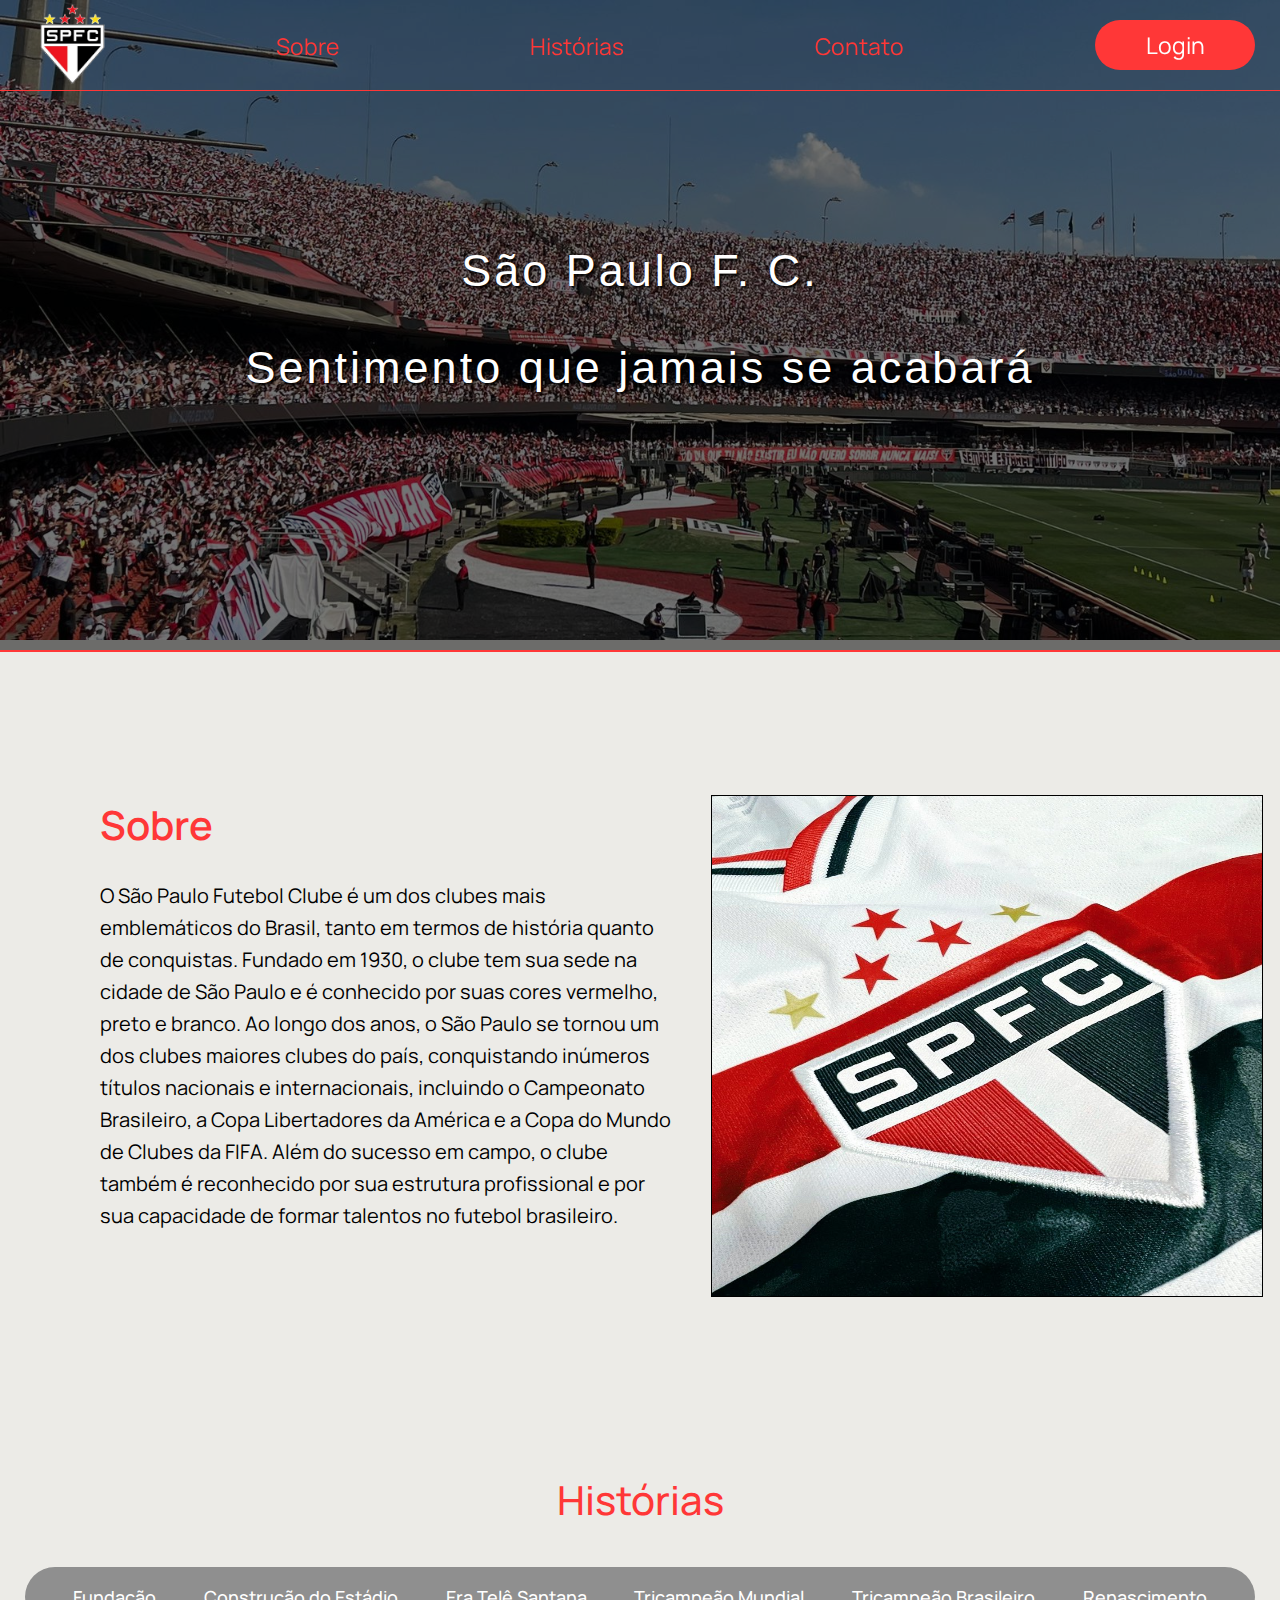
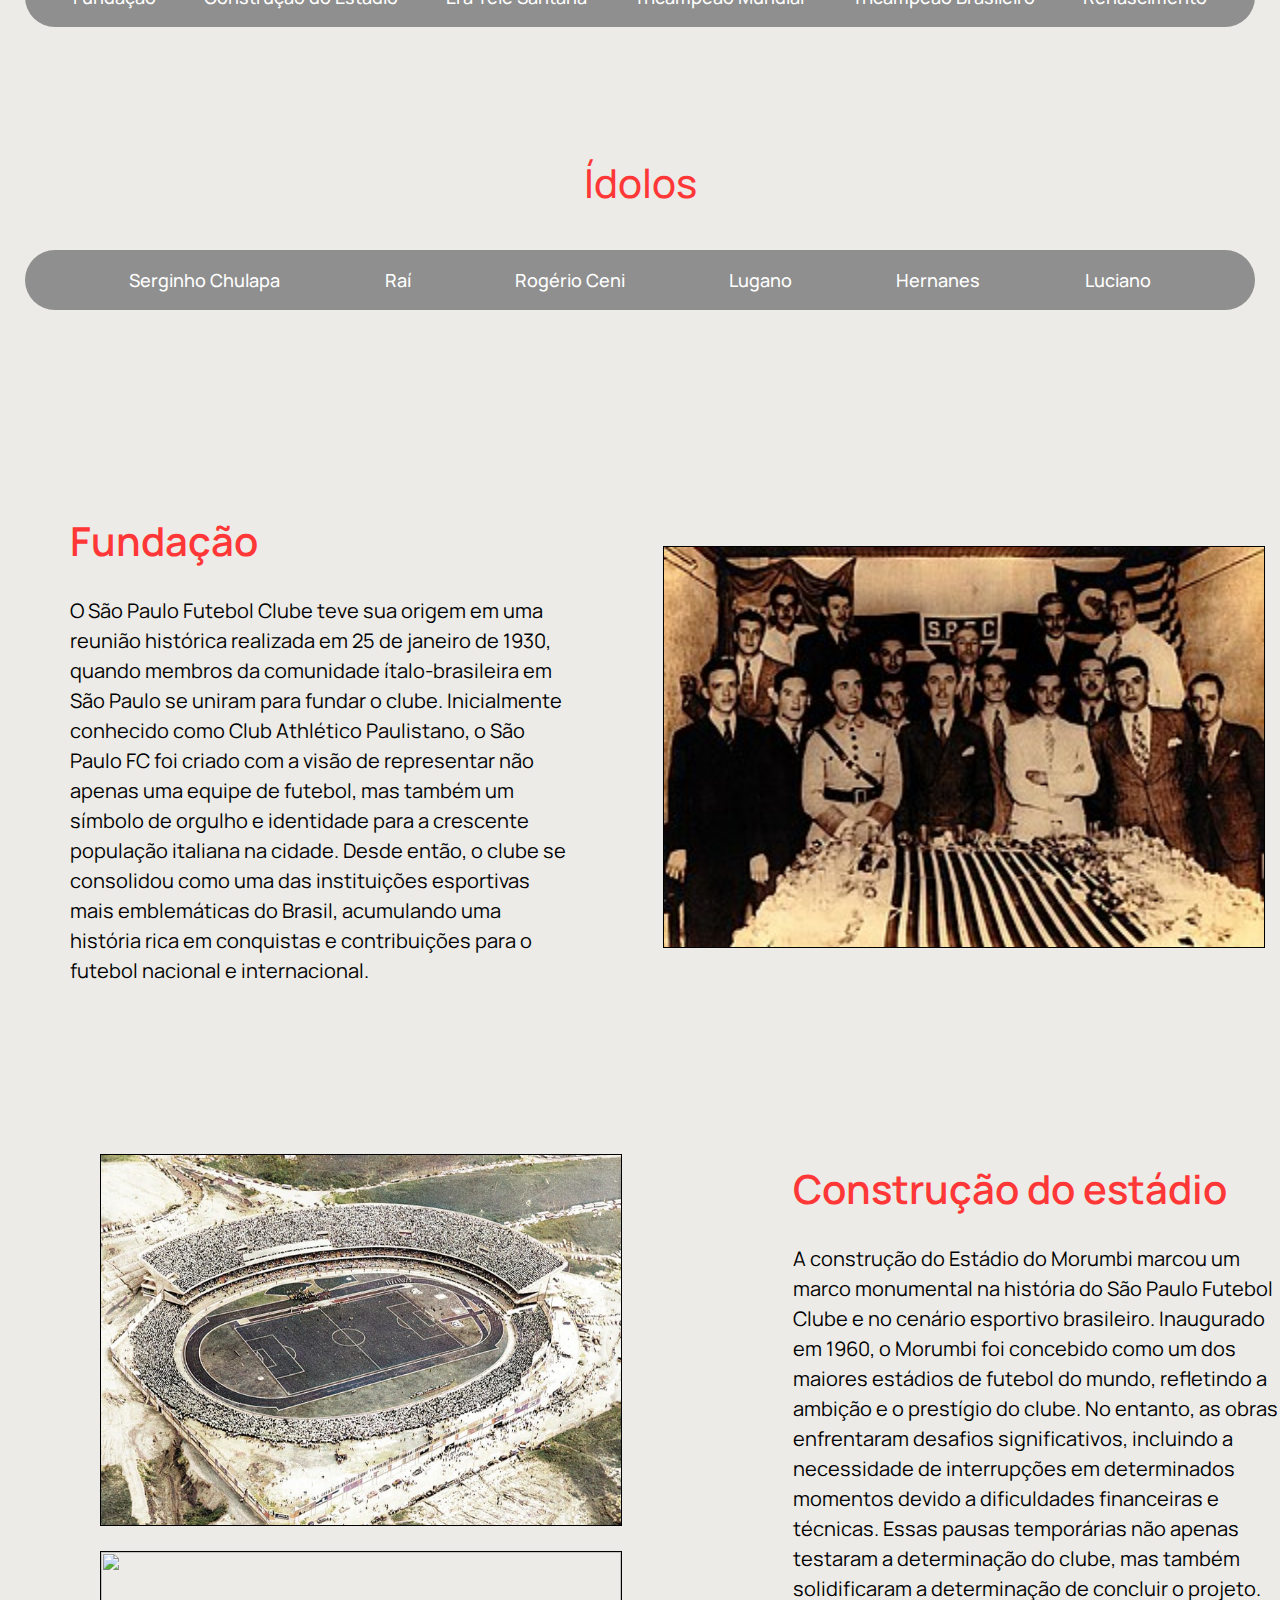
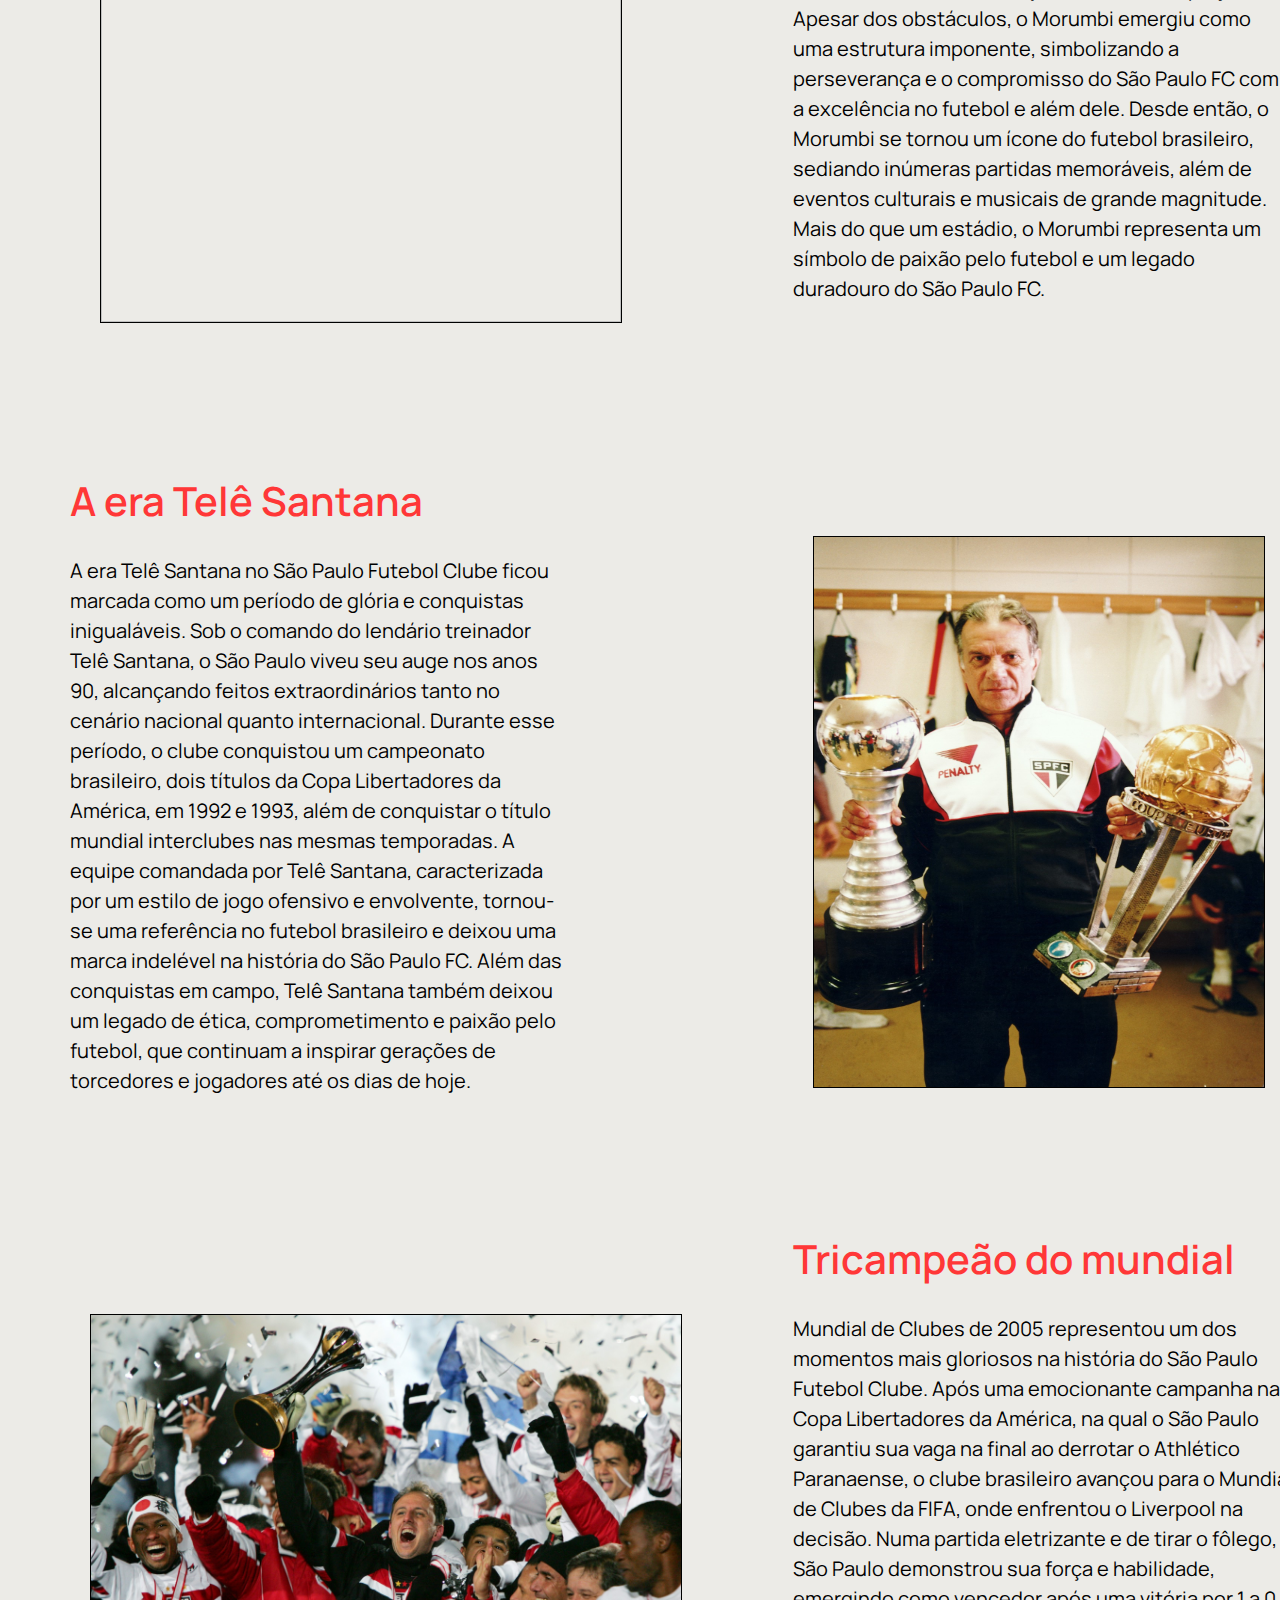
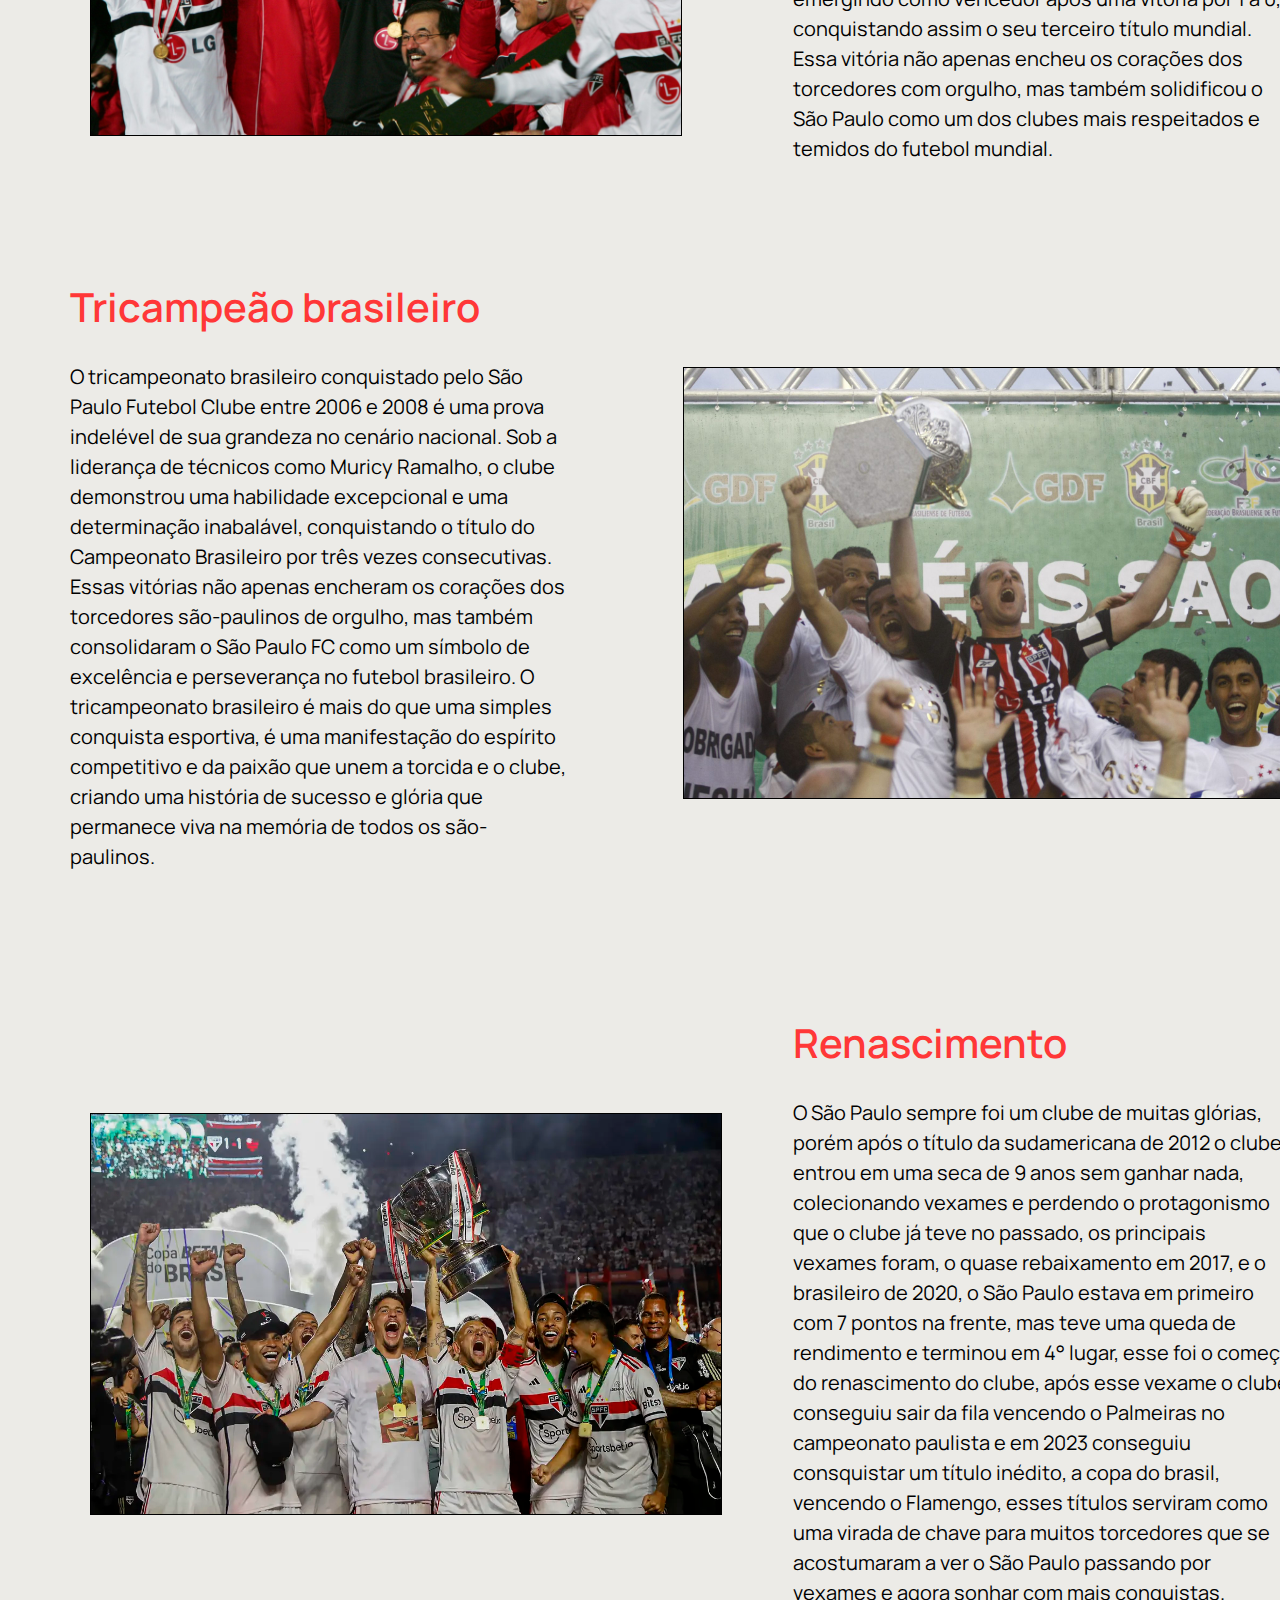
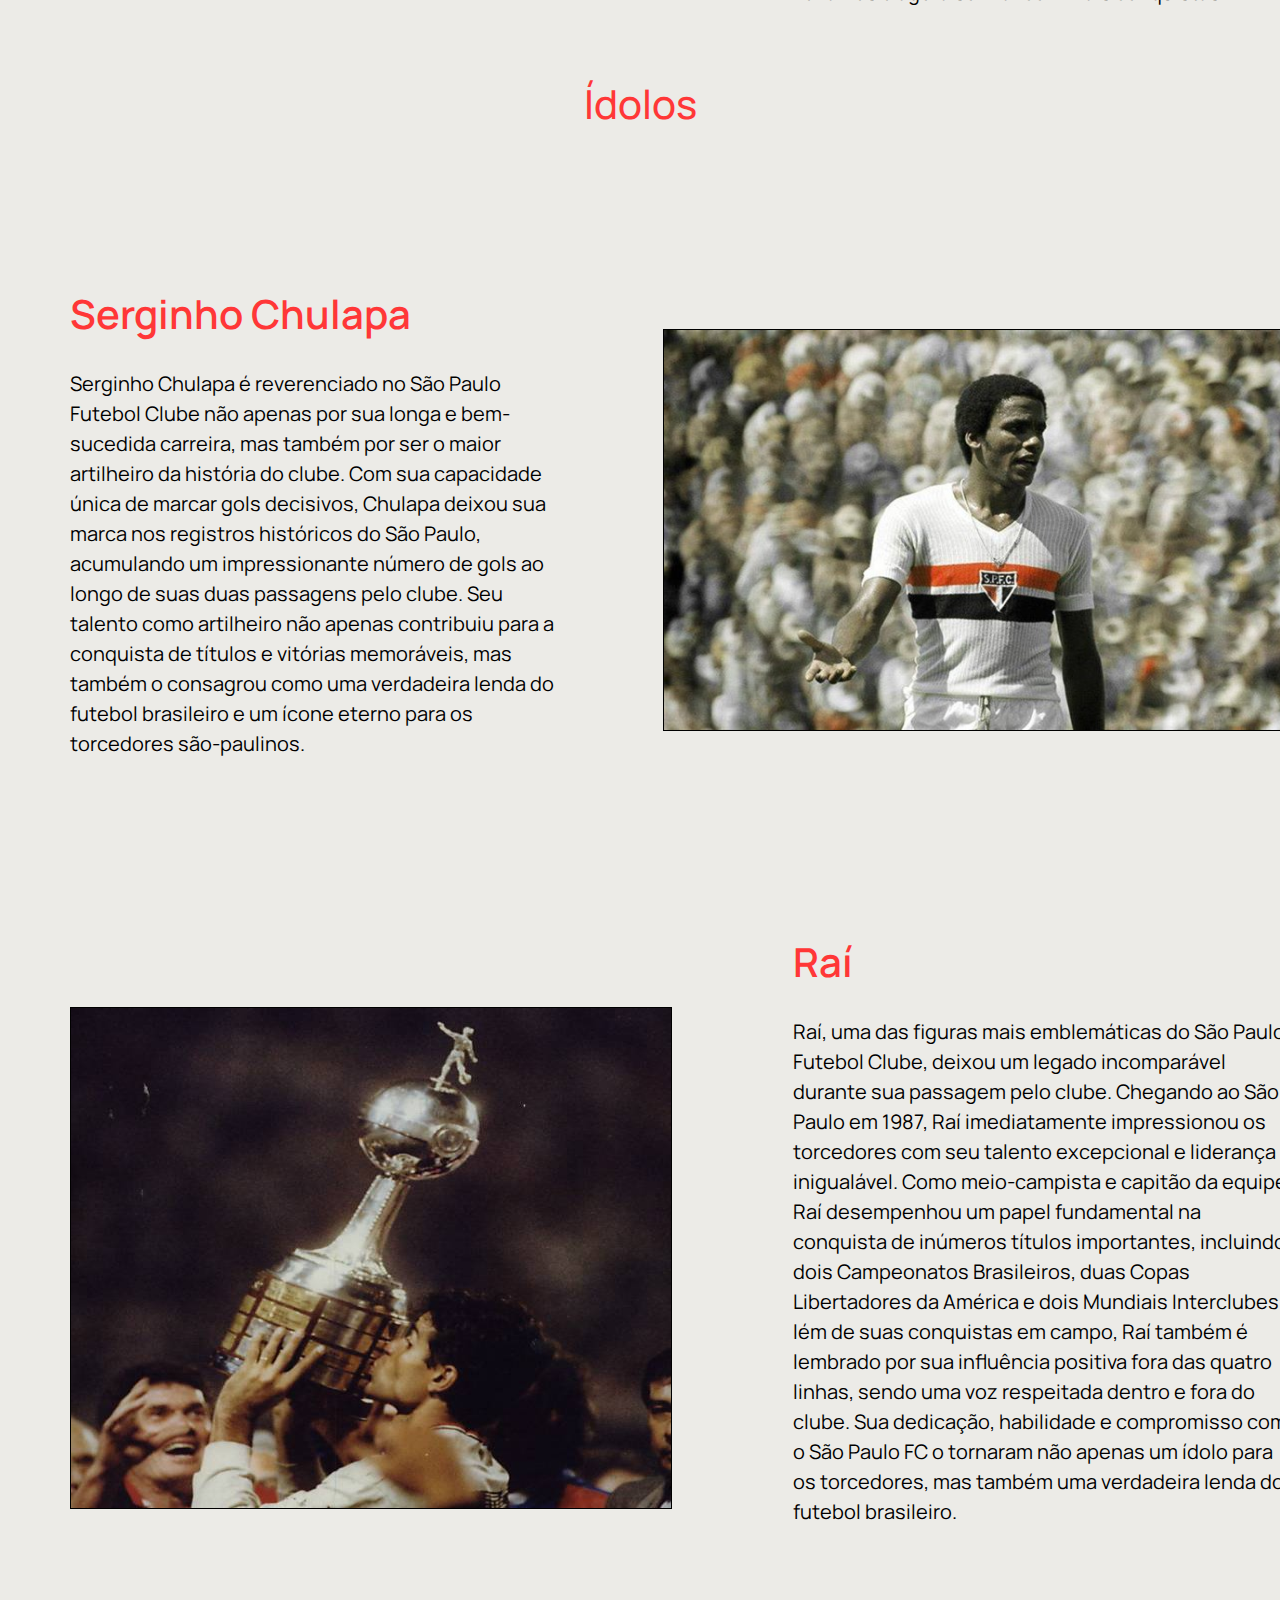
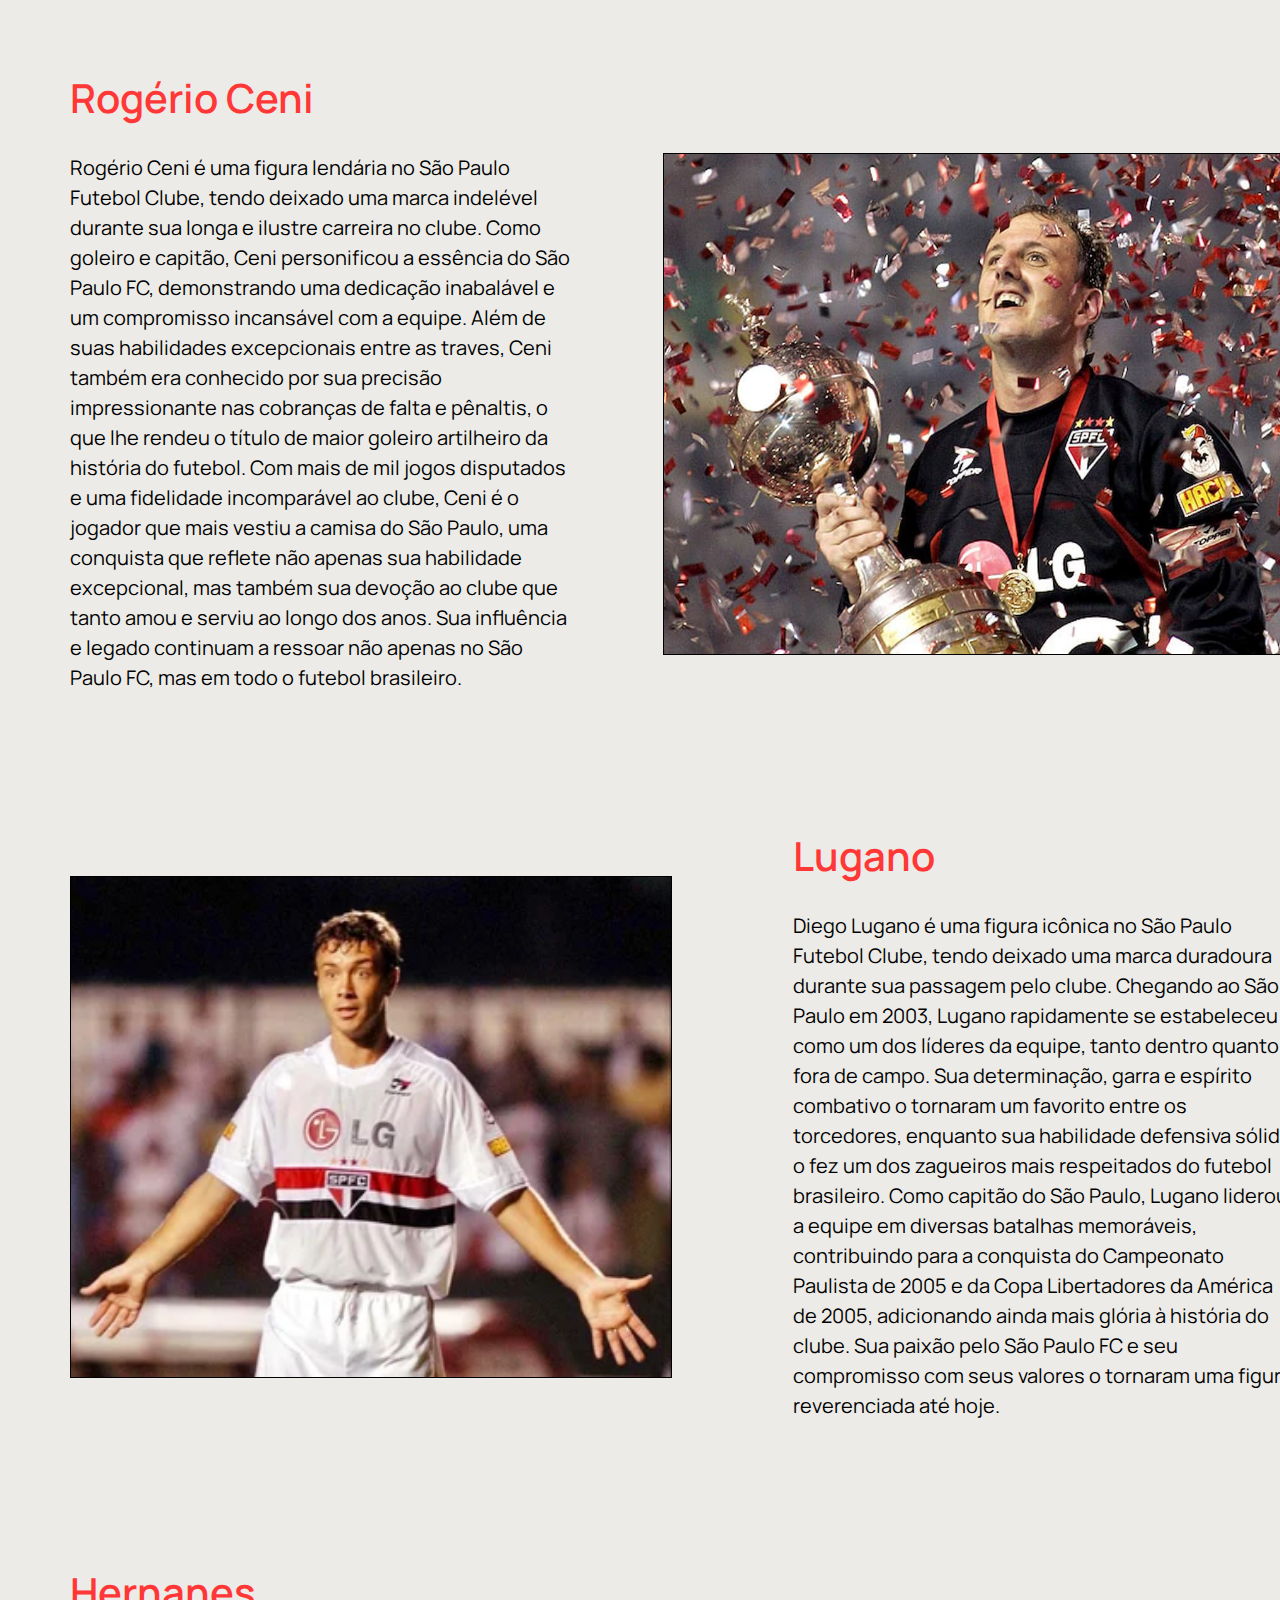
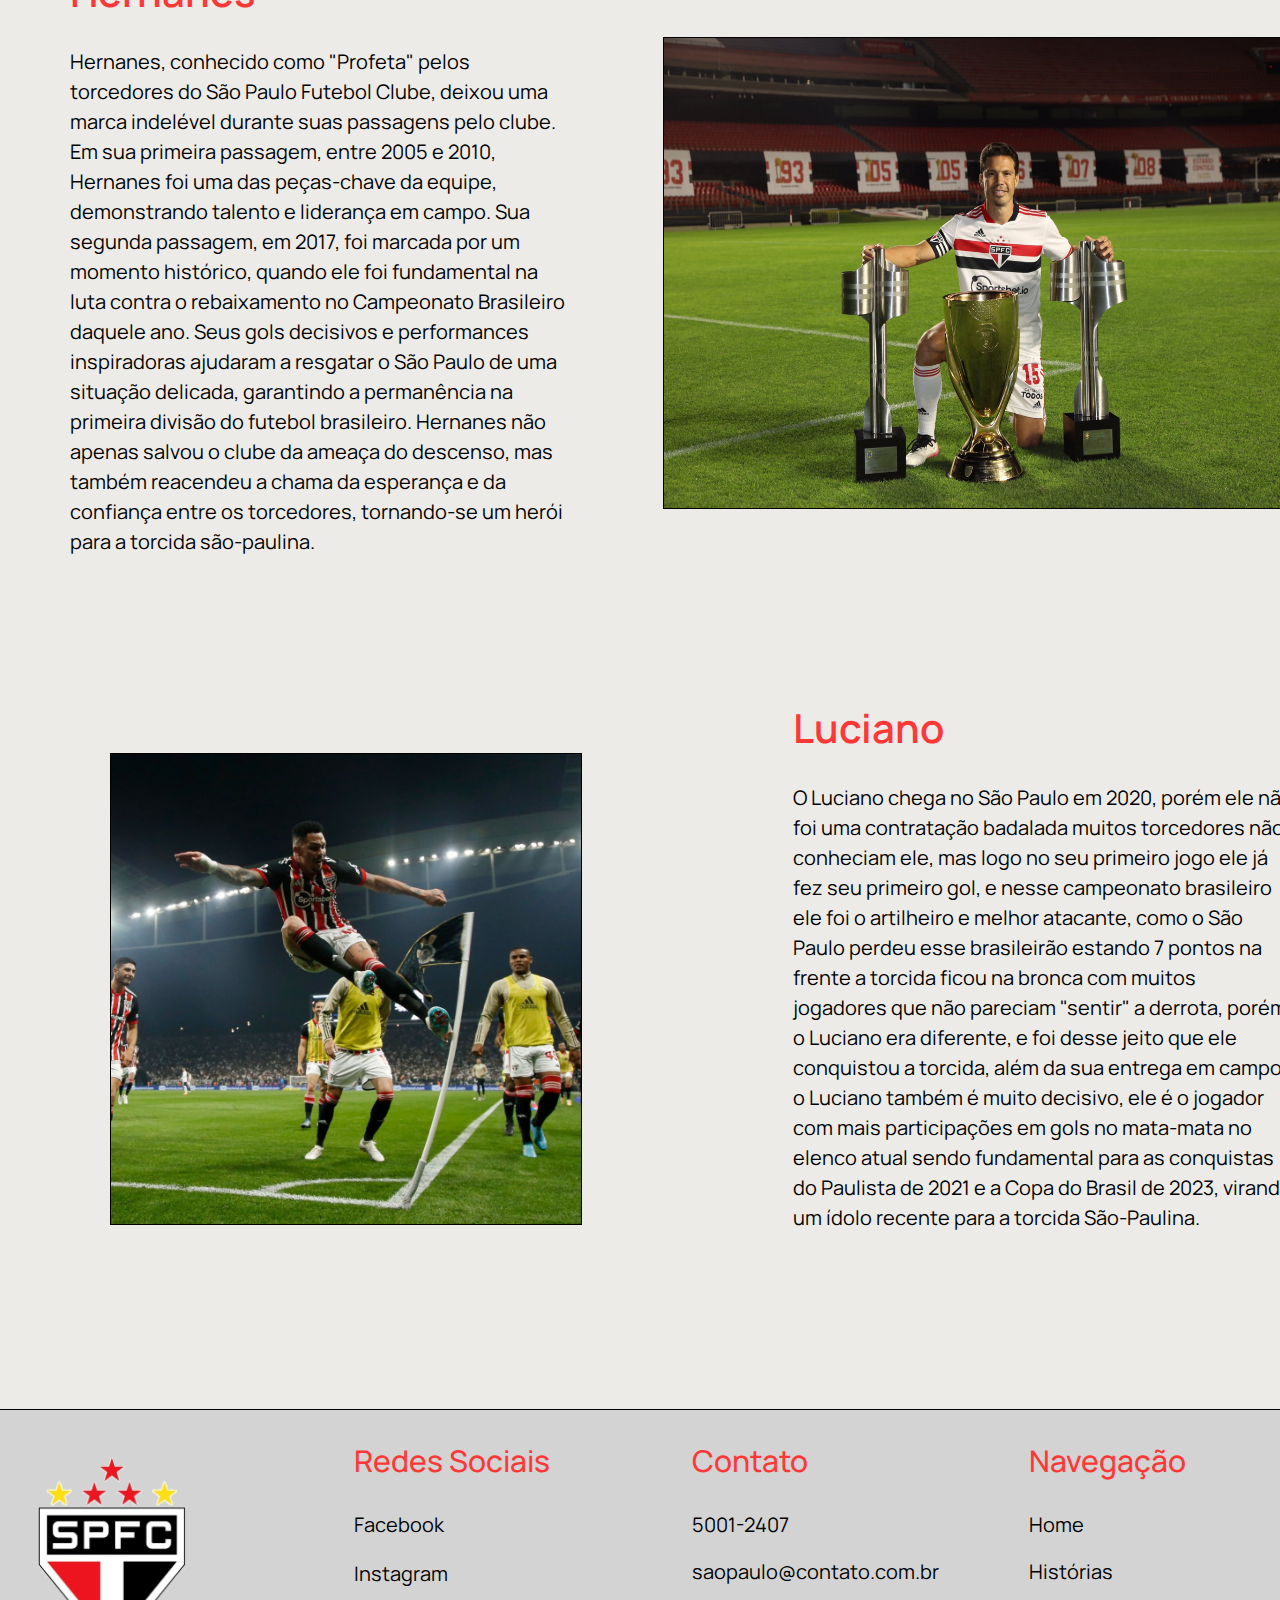
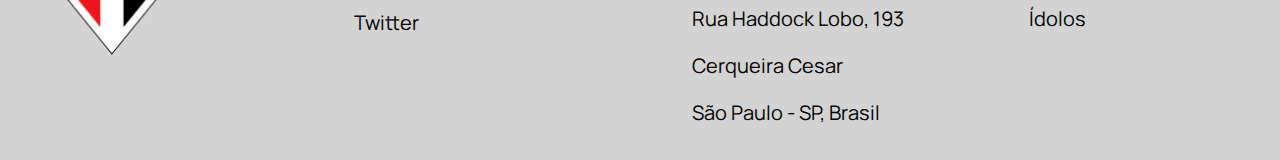
==== Public/index.html @ ac502546 "Cadastro e Login cadastrados com o banco" ====
<!DOCTYPE html>
<html lang="en">

<head>
    <meta charset="UTF-8">
    <meta name="viewport" content="width=device-width, initial-scale=1.0">
    <title>São Paulo | Página Inicial</title>
    <link rel="stylesheet" href="./css/style.css">
    <link href="https://fonts.googleapis.com/css2?family=Manrope:wght@200..800&display=swap" rel="stylesheet">
    <link href="https://fonts.cdnfonts.com/css/shine-more" rel="stylesheet">
</head>

<body>
    <div class="banner">
        <div class="bannerTextoContainer">
            <p class="bannerTexto">São Paulo F. C.</p>

            <p class="bannerTexto">Sentimento que jamais se acabará</p>
        </div>
    </div>
    <header>
        <div class="header" id="header">
            <span class="imagemIndex">
                <img src="Assets/Imgs/São_Paulo_Futebol_Clube.png" class="imagemIndex" onclick="scrollToSection(0)">
            </span>
            <div class="navBar">
                <a href="#home" class="linkHome" onclick="scrollToSection(679)">
                    <span class="home" id="home">Sobre</span>
                </a>
                <a href="#historias" class="linkHistorias" onclick="scrollToSection(714)">
                    <span class="historias" id="historias">Histórias</span>
                </a>
                <a href="#footer" class="linkContato" onclick="scrollToSection(10101)">
                    <span class="contato" id="contato">Contato</span>
                </a>
            </div>
            <a href="cadastro.html" class="loginIndex">
                <button class="btnLoginIndex">
                    Login
                </button>
            </a>
        </div>
    </header>
    <br><br><br><br>
    <div class="sobre" id="home">
        <div class="textoInformativo">
            <p class="tituloTexto">Sobre</p>
            <p class="texto">
                O São Paulo Futebol Clube é um dos clubes mais emblemáticos do Brasil,
                tanto em termos de história quanto de conquistas. Fundado em 1930,
                o clube tem sua sede na cidade de São Paulo e é conhecido por suas cores vermelho, preto e branco.
                Ao longo dos anos, o São Paulo se tornou um dos clubes maiores clubes do país,
                conquistando inúmeros títulos nacionais e internacionais, incluindo o Campeonato Brasileiro, a Copa
                Libertadores da América e a Copa do Mundo de Clubes da FIFA.
                Além do sucesso em campo, o clube também é reconhecido por sua estrutura profissional e por sua
                capacidade de formar talentos no futebol brasileiro.
            </p>
        </div>
        <div>
            <img src="Assets/Imgs/sobre.jpg" class="imagemSobre">
        </div>
    </div>
    <br><br><br><br><br><br>
    <div class="containerHistorias" id="historias">
        <p class="tituloNavbar">Histórias</p>
        <div class="navBarHistorias">
            <a href="#fundacao" class="navBarHistoriasTexto" onclick="scrollToSection(1370)">
                <p>Fundação</p>
            </a>
            <a href="#construcaoEstadio" class="navBarHistoriasTexto" onclick="scrollToSection(1982)">
                <p>Construção do Estádio</p>
            </a>
            <a href="#teleSantana" class="navBarHistoriasTexto" onclick="scrollToSection(2933)">
                <p>Era Telê Santana</p>
            </a>
            <a href="#triMundial" class="navBarHistoriasTexto" onclick="scrollToSection(3695)">
                <p>Tricampeão Mundial</p>
            </a>
            <a href="#triBrasileiro" class="navBarHistoriasTexto" onclick="scrollToSection(4342)">
                <p>Tricampeão Brasileiro</p>
            </a>
            <a href="#renascimento" class="navBarHistoriasTexto" onclick="scrollToSection(5066)">
                <p>Renascimento</p>
            </a>
        </div>
        <br><br><br><br>
        <p class="tituloNavbar">Ídolos</p>
        <div class="navBarIdolos"> 
            <a href="#chulapa" class="navBarHistoriasTexto" onclick="scrollToSection(5922)">
                <p>Serginho Chulapa</p>
            </a>
            <a href="#rai" class="navBarHistoriasTexto" onclick="scrollToSection(6570)">
                <p>Raí</p>
            </a>
            <a href="#rogerioCeni" class="navBarHistoriasTexto" onclick="scrollToSection(7304)">
                <p>Rogério Ceni</p>
            </a>
            <a href="#lugano" class="navBarHistoriasTexto" onclick="scrollToSection(8055)">
                <p>Lugano</p>
            </a>
            <a href="#hernanes" class="navBarHistoriasTexto" onclick="scrollToSection(8779)">
                <p>Hernanes</p>
            </a>
            <a href="#luciano" class="navBarHistoriasTexto" onclick="scrollToSection(9541)">
                <p>Luciano</p>
            </a>
        </div>
        <br><br><br><br><br><br><br><br>
        <div class="historiasSP" id="fundacao">
            <div class="textoHistorias">
                <p class="tituloHistorias">Fundação</p>
                <p>
                    O São Paulo Futebol Clube teve sua origem em uma reunião histórica realizada em 25 de janeiro de
                    1930,
                    quando membros da comunidade ítalo-brasileira em São Paulo se uniram para fundar o clube.
                    Inicialmente conhecido como Club Athlético Paulistano,
                    o São Paulo FC foi criado com a visão de representar não apenas uma equipe de futebol,
                    mas também um símbolo de orgulho e identidade para a crescente população italiana na cidade.
                    Desde então, o clube se consolidou como uma das instituições esportivas mais emblemáticas do Brasil,
                    acumulando uma história rica em conquistas e contribuições para o futebol nacional e internacional.
                </p>
            </div>
            <div class="imagemHistorias">
                <img src="Assets/Imgs/fundacao.jpg" class="imagemFundacao">
            </div>
        </div>
        <br><br><br><br>
        <div class="historiasSP" id="construcaoEstadio">
            <div class="imagemHistorias">
                <img src="Assets/Imgs/morumbi.jpg" class="imagemConstrucao">
                <img src="Assets/Imgs/Estádio_do_Morumbi.jpg" class="imagemConstrucao">
            </div>
            <div class="textoHistorias">
                <p class="tituloHistorias">Construção do estádio</p>
                <p>
                    A construção do Estádio do Morumbi marcou um marco monumental na história do São Paulo Futebol Clube
                    e no cenário esportivo brasileiro.
                    Inaugurado em 1960, o Morumbi foi concebido como um dos maiores estádios de futebol do mundo,
                    refletindo a ambição e o prestígio do clube. No entanto, as obras enfrentaram desafios
                    significativos,
                    incluindo a necessidade de interrupções em determinados momentos devido a dificuldades financeiras e
                    técnicas.
                    Essas pausas temporárias não apenas testaram a determinação do clube,
                    mas também solidificaram a determinação de concluir o projeto. Apesar dos obstáculos,
                    o Morumbi emergiu como uma estrutura imponente, simbolizando a perseverança e o compromisso do São
                    Paulo FC com a excelência no futebol e além dele.
                    Desde então, o Morumbi se tornou um ícone do futebol brasileiro, sediando inúmeras partidas
                    memoráveis,
                    além de eventos culturais e musicais de grande magnitude. Mais do que um estádio,
                    o Morumbi representa um símbolo de paixão pelo futebol e um legado duradouro do São Paulo FC.</p>
            </div>
        </div>
        <br><br><br><br><br><br><br><br><br><br><br><br><br><br><br><br>
        <div class="historiasSP" id="teleSantana">
            <div class="textoHistorias">
                <p class="tituloHistorias">A era Telê Santana</p>
                <p>
                    A era Telê Santana no São Paulo Futebol Clube ficou marcada como um período de glória e conquistas
                    inigualáveis.
                    Sob o comando do lendário treinador Telê Santana, o São Paulo viveu seu auge nos anos 90,
                    alcançando feitos extraordinários tanto no cenário nacional quanto internacional. Durante esse
                    período,
                    o clube conquistou um campeonato brasileiro, dois títulos da Copa Libertadores da América, em 1992 e
                    1993,
                    além de conquistar o título mundial interclubes nas mesmas temporadas. A equipe comandada por Telê
                    Santana,
                    caracterizada por um estilo de jogo ofensivo e envolvente, tornou-se uma referência no futebol
                    brasileiro e deixou uma marca indelével na história do São Paulo FC.
                    Além das conquistas em campo, Telê Santana também deixou um legado de ética, comprometimento e
                    paixão pelo futebol,
                    que continuam a inspirar gerações de torcedores e jogadores até os dias de hoje.</p>
            </div>
            <div class="imagemHistorias">
                <img src="Assets/Imgs/teleSantana.jpg" class="imagemTeleSantana">
            </div>
        </div>
        <br><br><br><br><br><br><br><br><br>
        <div class="historiasSP" id="triMundial">
            <div class="imagemHistorias">
                <img src="Assets/Imgs/mundial.jpg" class="imagemMundial">
            </div>
            <div class="textoHistorias">
                <p class="tituloHistorias">Tricampeão do mundial</p>
                <p>
                    Mundial de Clubes de 2005 representou um dos momentos mais gloriosos na história do São Paulo
                    Futebol Clube.
                    Após uma emocionante campanha na Copa Libertadores da América,
                    na qual o São Paulo garantiu sua vaga na final ao derrotar o Athlético Paranaense,
                    o clube brasileiro avançou para o Mundial de Clubes da FIFA, onde enfrentou o Liverpool na decisão.
                    Numa partida eletrizante e de tirar o fôlego, o São Paulo demonstrou sua força e habilidade,
                    emergindo como vencedor após uma vitória por 1 a 0, conquistando assim o seu terceiro título
                    mundial.
                    Essa vitória não apenas encheu os corações dos torcedores com orgulho,
                    mas também solidificou o São Paulo como um dos clubes mais respeitados e temidos do futebol mundial.
                </p>
            </div>
        </div>
        <br><br><br><br>
        <div class="historiasSP" id="triBrasileiro">
            <div class="textoHistorias">
                <p class="tituloHistorias">Tricampeão brasileiro</p>
                <p>
                    O tricampeonato brasileiro conquistado pelo São Paulo Futebol Clube entre 2006 e 2008 é uma prova
                    indelével de sua grandeza no cenário nacional.
                    Sob a liderança de técnicos como Muricy Ramalho, o clube demonstrou uma habilidade excepcional e uma
                    determinação inabalável,
                    conquistando o título do Campeonato Brasileiro por três vezes consecutivas.
                    Essas vitórias não apenas encheram os corações dos torcedores são-paulinos de orgulho,
                    mas também consolidaram o São Paulo FC como um símbolo de excelência e perseverança no futebol
                    brasileiro.
                    O tricampeonato brasileiro é mais do que uma simples conquista esportiva,
                    é uma manifestação do espírito competitivo e da paixão que unem a torcida e o clube,
                    criando uma história de sucesso e glória que permanece viva na memória de todos os são-paulinos.</p>
            </div>
            <div class="imagemHistorias">
                <img src="Assets/Imgs/Tri.jpg" class="imagemTriBR">
            </div>
        </div>
        <br><br><br><br> <br><br><br><br>
        <div class="historiasSP" id="renascimento">
            <div class="imagemHistorias">
                <img src="Assets/Imgs/cdb.webp" class="imagemRenascimento">
            </div>
            <div class="textoHistorias">
                <p class="tituloHistorias">Renascimento</p>
                <p>
                    O São Paulo sempre foi um clube de muitas glórias, porém após o título da sudamericana de 2012
                    o clube entrou em uma seca de 9 anos sem ganhar nada, colecionando vexames e perdendo o protagonismo
                    que o clube
                    já teve no passado, os principais vexames foram, o quase rebaixamento em 2017, e o brasileiro de
                    2020, o São Paulo estava
                    em primeiro com 7 pontos na frente, mas teve uma queda de rendimento e terminou em 4° lugar, esse
                    foi o começo do renascimento
                    do clube, após esse vexame o clube conseguiu sair da fila vencendo o Palmeiras no campeonato
                    paulista e em 2023 conseguiu consquistar um título
                    inédito, a copa do brasil, vencendo o Flamengo, esses títulos serviram como uma virada de chave para
                    muitos torcedores que se acostumaram a ver o São Paulo
                    passando por vexames e agora sonhar com mais conquistas.

                </p>
            </div>
        </div>
        <br><br><br><br>
        <p class="tituloNavbar">Ídolos</p>
        <br><br><br><br>
        <div class="historiasSP" id="chulapa">
            <div class="textoHistorias">
                <p class="tituloHistorias">Serginho Chulapa</p>
                <p>
                    Serginho Chulapa é reverenciado no São Paulo Futebol Clube não apenas por sua longa e bem-sucedida
                    carreira,
                    mas também por ser o maior artilheiro da história do clube. Com sua capacidade única de marcar gols
                    decisivos,
                    Chulapa deixou sua marca nos registros históricos do São Paulo,
                    acumulando um impressionante número de gols ao longo de suas duas passagens pelo clube.
                    Seu talento como artilheiro não apenas contribuiu para a conquista de títulos e vitórias memoráveis,
                    mas também o consagrou como uma verdadeira lenda do futebol brasileiro e um ícone eterno para os
                    torcedores são-paulinos.</p>
            </div>
            <div class="imagemHistorias">
                <img src="Assets/Imgs/chulapa.jpg" class="imagemChulapa">
            </div>
        </div>
        <br><br><br><br>
        <div class="historiasSP" id="rai">
            <div class="imagemHistorias">
                <img src="Assets/Imgs/rai.jpeg" class="imagemRai">
            </div>
            <div class="textoHistorias">
                <p class="tituloHistorias">Raí</p>
                <p>
                    Raí, uma das figuras mais emblemáticas do São Paulo Futebol Clube,
                    deixou um legado incomparável durante sua passagem pelo clube. Chegando ao São Paulo em 1987,
                    Raí imediatamente impressionou os torcedores com seu talento excepcional e liderança inigualável.
                    Como meio-campista e capitão da equipe, Raí desempenhou um papel fundamental na conquista de
                    inúmeros títulos importantes,
                    incluindo dois Campeonatos Brasileiros, duas Copas Libertadores da América e dois Mundiais
                    Interclubes.
                    lém de suas conquistas em campo, Raí também é lembrado por sua influência positiva fora das quatro
                    linhas,
                    sendo uma voz respeitada dentro e fora do clube. Sua dedicação,
                    habilidade e compromisso com o São Paulo FC o tornaram não apenas um ídolo para os torcedores,
                    mas também uma verdadeira lenda do futebol brasileiro.</p>
            </div>
        </div>
        <br><br><br><br><br><br><br><br>
        <div class="historiasSP" id="rogerioCeni">
            <div class="textoHistorias">
                <p class="tituloHistorias">Rogério Ceni</p>
                <p>
                    Rogério Ceni é uma figura lendária no São Paulo Futebol Clube,
                    tendo deixado uma marca indelével durante sua longa e ilustre carreira no clube.
                    Como goleiro e capitão, Ceni personificou a essência do São Paulo FC,
                    demonstrando uma dedicação inabalável e um compromisso incansável com a equipe.
                    Além de suas habilidades excepcionais entre as traves,
                    Ceni também era conhecido por sua precisão impressionante nas cobranças de falta e pênaltis,
                    o que lhe rendeu o título de maior goleiro artilheiro da história do futebol.
                    Com mais de mil jogos disputados e uma fidelidade incomparável ao clube,
                    Ceni é o jogador que mais vestiu a camisa do São Paulo,
                    uma conquista que reflete não apenas sua habilidade excepcional,
                    mas também sua devoção ao clube que tanto amou e serviu ao longo dos anos.
                    Sua influência e legado continuam a ressoar não apenas no São Paulo FC, mas em todo o futebol
                    brasileiro.</p>
            </div>
            <div class="imagemHistorias">
                <img src="Assets/Imgs/rogerio-ceni-sao-paulo.jpg.jpg" class="imagemCeni">
            </div>
        </div>
        <br><br><br><br><br><br><br><br><br>
        <div class="historiasSP" id="lugano">
            <div class="imagemHistorias">
                <img src="Assets/Imgs/lugano.webp" class="imagemLugano">
            </div>
            <div class="textoHistorias">
                <p class="tituloHistorias">Lugano</p>
                <p>
                    Diego Lugano é uma figura icônica no São Paulo Futebol Clube,
                    tendo deixado uma marca duradoura durante sua passagem pelo clube.
                    Chegando ao São Paulo em 2003, Lugano rapidamente se estabeleceu como um dos líderes da equipe,
                    tanto dentro quanto fora de campo. Sua determinação, garra e espírito combativo o
                    tornaram um favorito entre os torcedores, enquanto sua habilidade defensiva sólida o fez um
                    dos zagueiros mais respeitados do futebol brasileiro. Como capitão do São Paulo, Lugano
                    liderou a equipe em diversas batalhas memoráveis, contribuindo para a conquista do
                    Campeonato Paulista de 2005 e da Copa Libertadores da América de 2005, adicionando ainda mais
                    glória à história do clube. Sua paixão pelo São Paulo FC e seu compromisso com seus valores o
                    tornaram uma figura reverenciada até hoje.</p>
            </div>
        </div>
        <br><br><br><br><br><br><br><br>
        <div class="historiasSP" id="hernanes">
            <div class="textoHistorias">
                <p class="tituloHistorias">Hernanes</p>
                <p>
                    Hernanes, conhecido como "Profeta" pelos torcedores do São Paulo Futebol Clube,
                    deixou uma marca indelével durante suas passagens pelo clube. Em sua primeira passagem,
                    entre 2005 e 2010, Hernanes foi uma das peças-chave da equipe, demonstrando talento e liderança em
                    campo.
                    Sua segunda passagem, em 2017, foi marcada por um momento histórico, quando ele foi fundamental na
                    luta contra o rebaixamento no Campeonato Brasileiro daquele ano. Seus gols decisivos e performances
                    inspiradoras ajudaram a resgatar o São Paulo de uma situação delicada, garantindo a permanência na
                    primeira
                    divisão do futebol brasileiro. Hernanes não apenas salvou o clube da ameaça do descenso, mas também
                    reacendeu a chama da esperança e da confiança entre os torcedores, tornando-se um herói para a
                    torcida
                    são-paulina.</p>
            </div>
            <div class="imagemHistorias">
                <img src="Assets/Imgs/profeta.jpg" class="imagemHernanes">
            </div>
        </div>
        <br><br><br><br><br><br><br><br>
        <div class="historiasSP" id="luciano">
            <div class="imagemHistorias">
                <img src="Assets/Imgs/luciano.jpg" class="imagemLuciano">
            </div>
            <div class="textoHistorias">
                <p class="tituloHistorias">Luciano</p>
                <p>
                    O Luciano chega no São Paulo em 2020, porém ele não foi uma contratação badalada
                    muitos torcedores não conheciam ele, mas logo no seu primeiro jogo ele já fez seu primeiro gol,
                    e nesse campeonato brasileiro ele foi o artilheiro e melhor atacante, como o São Paulo perdeu esse
                    brasileirão
                    estando 7 pontos na frente a torcida ficou na bronca com muitos jogadores que não pareciam "sentir"
                    a derrota,
                    porém o Luciano era diferente, e foi desse jeito que ele conquistou a torcida, além da sua entrega
                    em campo
                    o Luciano também é muito decisivo, ele é o jogador com mais participações em gols no mata-mata no
                    elenco atual
                    sendo fundamental para as conquistas do Paulista de 2021 e a Copa do Brasil de 2023, virando um
                    ídolo recente para
                    a torcida São-Paulina.
                </p>
            </div>
        </div>
        <br><br><br><br><br><br><br><br>
        <div class="footer" id="footer">
            <div class="fotoFooter">
                <img src="Assets/Imgs/São_Paulo_Futebol_Clube.png" class="fotoFooter">
            </div>
            <div class="redesSociais">
                <p class="tituloFooter">Redes Sociais</p>
                <a href="https://www.facebook.com/saopaulofc/" class="nomeFooterLink">
                    Facebook
                </a>
                <br><br>
                <a href="https://www.instagram.com/saopaulofc/" class="nomeFooterLink">
                    Instagram
                </a>
                <br><br>
                <a href="https://twitter.com/SaoPauloFC?ref_src=twsrc%5Egoogle%7Ctwcamp%5Eserp%7Ctwgr%5Eauthor"
                    class="nomeFooterLink">
                    Twitter
                </a>
            </div>
            <div class="contatoFooter">
                <p class="tituloFooter">Contato</p>
                <p class="nomeFooter">5001-2407</p>
                <p class="nomeFooter">saopaulo@contato.com.br</p>
                <p class="nomeFooter">Rua Haddock Lobo, 193</p>
                <p class="nomeFooter">Cerqueira Cesar</p>
                <p class="nomeFooter">São Paulo - SP, Brasil</p>
            </div>
            <div class="navegacao">
                <p class="tituloFooter">Navegação</p>
                <a href="#home" class="nomeFooterLink" onclick="scrollToSection(0)">
                    <p class="nomeFooterLink" class="nomeFooter">Home</p>
                </a>
                <a href="#historias" class="nomeFooterLink" onclick="scrollToSection(712)">
                    <p class="nomeFooterLink">Histórias</p>
                </a>
                <a href="#historias" class="nomeFooterLink" onclick="scrollToSection(712)">
                    <p class="nomeFooterLink">Ídolos</p>
                </a>
            </div>
        </div>
    </div>
</body>

</html>

<script>
    window.addEventListener("scroll", function(){
        let header = document.querySelector('#header')
        header.classList.toggle('rolagem', window.scrolly > 550)
    })

    function scrollToSection(to) {
        window.scrollTo(0, to)
    }

    let header = document.getElementById('header')
    let limite = 700
    let corOriginal = true

    window.addEventListener('scroll', function() {
    if (window.scrollY > limite && corOriginal) {
    header.classList.add('headerColor')
    corOriginal = false
    } else if (window.scrollY <= limite && !corOriginal) {
    header.classList.remove('headerColor')
    corOriginal = true
    }
});
</script>
---- Public/css/style.css ----
/* GERAL */

body{
    background-color: #ECEBE7;
    font-family: 'Manrope';
    margin: 0;
}

html {
    scroll-behavior: smooth;
}

/* HEADER */

header{
    position: fixed;
    top: 0;
    right: 0;
    left: 0;
}

.header{
    margin: 0;
    padding: 0;
    width: 100%;
    height: 90px;
    display: flex;
    background-color: transparent;
    border-bottom:solid #FF3737 0.2px;
    transition: background-color 0.3s ease;
}

.headerColor{
    margin: 0;
    padding: 0;
    width: 100%;
    height: 90px;
    display: flex;
    background-color: #ECEBE7;
    color: #000;
    border-bottom:solid #FF3737 0.2px;
    transition: background-color 0.3s ease;
}

.navBar{
    width: 1200px;
    display: flex;
    justify-content: space-evenly;
    margin-top: 30px;
    font-size: 23px;
}

.imagemIndex{
    width: 65px;
    height: 80px;
    margin-left: 20px;
    margin-top: 2px;
}

.imagemIndex:hover{
    cursor: pointer;
}

.home{
    height: 20px;
    color: #FF3737;
}

.linkHome{
    text-decoration: none;
}

.home:hover{
    text-decoration: underline;
    text-decoration-thickness: 0.1em;
    cursor: pointer;
    transition: all 0.4s;
    color: #000;
}

.historias{
    height: 20px;
    color: #FF3737;
}

.linkHistorias{
    text-decoration: none;
}

.historias:hover{
    text-decoration: underline;
    text-decoration-thickness: 0.1em;
    cursor: pointer;
    transition: all 0.4s;
    color: #000;
}

.contato{
    height: 20px;
    color: #FF3737;
}

.linkContato{
    text-decoration: none;
}

.contato:hover{
    text-decoration: underline;
    text-decoration-thickness: 0.1em;
    cursor: pointer;
    transition: all 0.4s;
    color: #000;
}

.btnLoginIndex{
    width: 160px;
    height: 50px;
    margin-right: 25px;
    margin-top: 20px;
    background-color: #FF3737;
    border-color: #00000000;
    border-radius: 30px;
    font-size: 23px;
    font-family: 'Manrope';
    color: #FFF;
}

.btnLoginIndex:hover{
    background-color: #7E0101;
    transition: all 0.4s;
    cursor: pointer;
}

.loginIndex{
    text-decoration: none;
    color: #FFF;
}

/* HOME */

.banner{
    width: 100%;
    height: 650px;
    background-image: url(../Assets/Imgs/morumbiCDB.jpeg);
    background-position-y: -320px;
    background-size: cover;
    background-repeat: no-repeat;
    background-color: #0000008a;
    background-blend-mode: multiply;
    display: flex;
    align-items: center;
    justify-content: center;
    border-bottom: solid 2px #FF3737;
    margin-top: 0;
}

.bannerTextoContainer{
    width: 100%;
    height: 100px;
    text-align: center;
    margin-bottom: 150px;
}

.bannerTexto{
    font-size: 45px;
    font-weight: 350;
    color: #FFF;
    text-shadow: 2px 2px 3px #000;
    font-family: 'Shine More', sans-serif;
    letter-spacing: 3px;           
}

.sobre{
    width: 1223px;
    height: 560px;
    margin-left: 70px;
    display: flex;
    justify-content: space-between;
    line-height: 30px;
}

.textoInformativo{
    width: 600px;
    height: 550px;
    margin: 30px;
}

.tituloTexto{
    font-size: 40px;
    font-weight: 600;
    color: #FF3737;
}

.texto{
    font-size: 20px;
    color: #000;
    line-height: 32px;
}

.imagemSobre{
    width: 550px;
    height: 500px;
    margin-right: 30px;
    margin-top: 55px;
    border: solid #000 1px;
}

/* LOGIN */

.bodyLogin{
    background-color: #383838;
    background-image: url(../Assets/Imgs/Estádio_do_Morumbi.jpg);
    background-repeat: no-repeat;
    background-size: cover;
    background-position: center;
    font-family: 'Manrope';
    margin: 0;
    display: flex;
    justify-content: center;
    align-items: center;
    height: 100vh;
}


.containerLogin{
    width: 400px;
    height: 425px;
    background-color: #8F8F8F;
    border-radius: 20px;
    border: solid #FFF 2px;
}

.btnLogin{
    width: 130px;
    height: 40px;
    border-radius: 20px;
    border: solid #FFF 2px;
    background-color: #383838;
    font-family: 'Manrope';
    font-weight: 500;
    font-size: 17px;
    color: #FFF;
    margin-left: 135px;
}

.btnLogin:hover{
    background-color:#838383;
    color:#000;
    transition: all 0.5s;
    cursor: pointer;
    border-color: #000;
}

.inputLogin{
    width: 250px;
    height: 30px;
    border-radius: 18px;
    border: solid #FFF 2px;
    background-color: #383838;
    font-family: 'Manrope';
    font-weight: 500;
    color: #FFF;
    padding: 4px;
    text-align: center;
    margin-left: 65px;
}

.inputLogin:hover{
    box-shadow: 0px 3px 3px 0px #000;
}

.tituloLogin{
    font-size: 30px;
    font-weight: 700;
    text-align: center;
}

.subtituloLogin{
    font-size: 23px;
    font-weight: 300;
    margin-left: 67px
}

.textoLimpo{
    text-decoration: none;
    color: #FFF;
}

.textoLimpo:hover{
    color: #000;
}

/* CADASTRO */

.containerCadastro{
    width: 800px;
    height: 530px;
    background-color: #8F8F8F;
    border-radius: 20px;
    border: solid white 2px;
}

.subtituloCadastro{
    display: flex;
    flex-direction: row;
}

.nomeEmailCadastro{
    display: flex;
    justify-content: space-around;
    width: 730px;
}

.senhaCadastro{
    display: flex;
    justify-content: space-around;
    width: 730px;
}

.btnCadastro{
    width: 130px;
    height: 40px;
    border-radius: 20px;
    border: solid #FFF 2px;
    background-color:#383838;
    font-family: 'Manrope';
    font-weight: 500;
    font-size: 17px;
    color: #FFF;
    margin-left: 335px;
}

.btnCadastro:hover{
    background-color: #838383;
    color: #000;
    transition: all 0.5s;
    cursor: pointer;
    font-weight: 520;
    border-color: #000;
}

.jaTemConta{
    text-align: center;
    font-size: 17px;
}

.cliqueAqui{
    color: #000;
    text-decoration: none;
    font-weight: 550;
}

.cliqueAqui:hover{
    text-decoration: underline;
    transition: all 0.4s;
    font-size: 18px;
}

.subtituloNome{
    margin-left: 23px;
}

.subtituloEmail{
    margin-left: 235px;
}

.subtituloSenha{
    margin-left: 23px;
}

.subtituloConfirmar{
    margin-left: 235px;
}

/* HISTORIAS */

.containerHistorias{
    width: auto;
    height: 500px;
}

.navBarHistorias{
    display: flex;
    justify-content: space-evenly;
    align-items: center;
    color: #FFF;
    font-size: 18px;
    font-weight: 400;
    background-color: #8F8F8F;
    margin-left: 25px;
    margin-right: 25px;
    border-radius: 30px;
    text-decoration: none;
}

.navBarIdolos{
    display: flex;
    justify-content: space-evenly;
    align-items: center;
    color:#FFF;
    font-size: 18px;
    font-weight: 400;
    background-color: #8F8F8F;
    margin-left: 25px;
    margin-right: 25px;
    border-radius: 30px;
    text-decoration: none;
}

.navBarHistoriasTexto{
    text-decoration: none;
    color:#FFF;
    font-weight: 500;
}

.navBarHistoriasTexto:hover{
    text-decoration: underline;
    transition: all 0.6s;
    text-decoration-thickness: 0.1em;
}

.tituloNavbar{
    color:#FF3737;
    font-size: 40px;
    font-weight: 500;
    text-align: center;
}

.historiasSP{
    width: 1223px;
    height: 560px;
    margin-left: 70px;
    display: flex;
    justify-content: space-between;
}

.tituloHistorias{
    color: #FF3737;
    font-size: 40px;
    font-weight: 600; 
}

.textoHistorias{
    width: 500px;
    height: 500px;
    margin: 30;
    color: #000;
    font-size: 20px;
    line-height: 30px;
}

.imagemHistorias{
    width: 600px;
    height: 500px;
    margin-right: 30px;
}

.imagemFundacao{
    width: 600px;
    height: 400px;
    margin-right: 20px;
    margin-top: 60px;
    border: solid #000 1px;
}

.imagemConstrucao{
    width: 520px;
    height: 370px;
    margin-top: 20px;
    margin-left: 30px;
    border: solid #000 1px;
}

.imagemTeleSantana{
    width: 450px;
    height: 550px;
    margin-top: 20px;
    margin-left: 150px;
    margin-top: 90px;
    border: solid #000 1px;
}

.imagemMundial{
    width: 590px;
    height: 420px;
    margin-left: 20px;
    margin-top: 110px;
    border: solid #000 1px;
}

.imagemTriBR{
    width: 600px;
    height: 430px;
    margin-top: 115px;
    margin-left: 20px;
    border: solid #000 1px;
}

.imagemRenascimento{
    width: 630px;
    height: 400px;
    margin-top: 125px;
    margin-left: 20px;
    border: solid #000 1px;
}

.imagemChulapa{
    width: 630px;
    height: 400px;
    margin-top: 70px;
    border: solid #000 1px;
}

.imagemRai{
    width: 600px;
    height: 500px;
    margin-top: 100px;
    border: solid #000 1px;
}

.imagemCeni{
    width: 630px;
    height: 500px;
    margin-right: 30px;
    margin-top: 110px;
    border: solid #000 1px;
}

.imagemLugano{
    width: 600px;
    height: 500px;
    margin-top: 75px;
    border: solid #000 1px;
}

.imagemHernanes{
    width: 650px;
    height: 470px;
    margin-right: 30px;
    margin-top: 100px;
    border: solid #000 1px;
}

.imagemLuciano{
    width: 470px;
    height: 470px;
    margin-left: 40px;
    margin-top: 80px;
    border: solid #000 1px;
}

/* FOOTER */

.footer{
    width: 1366px;
    height: 350px;
    background-color: #D3D3D3;
    margin-bottom: 0;
    border-top: solid #000 1px;
    display: flex;
    justify-content: space-evenly;
}

.fotoFooter{
    width: 150px;
    height: 200px;
    margin-top: 23px;
}

.redesSociais{
    width: 300px;
    height: 200px;
    margin-left: 130px;
    color: #FF3737;
}

.tituloFooter{
    font-size: 30px;
    font-weight: 500;
}

.nomeFooter{
    font-size: 20px;
    color:#000;
    text-decoration: none;
}

.nomeFooterLink{
    width: 20px;
    font-size: 20px;
    color:#000;
    text-decoration: none;
}

.nomeFooterLink:hover{
    width: 20px;
    text-decoration: underline;
    transition: all 0.6s;
    cursor: pointer;
    text-decoration-thickness: 0.1em;
}

.contatoFooter{
    width: 300px;
    height: 200px;
    color:#FF3737;
}

.navegacao{
    width: 50px;
    height: 200px;
    margin-right: 250px;
    color: #FF3737;
}
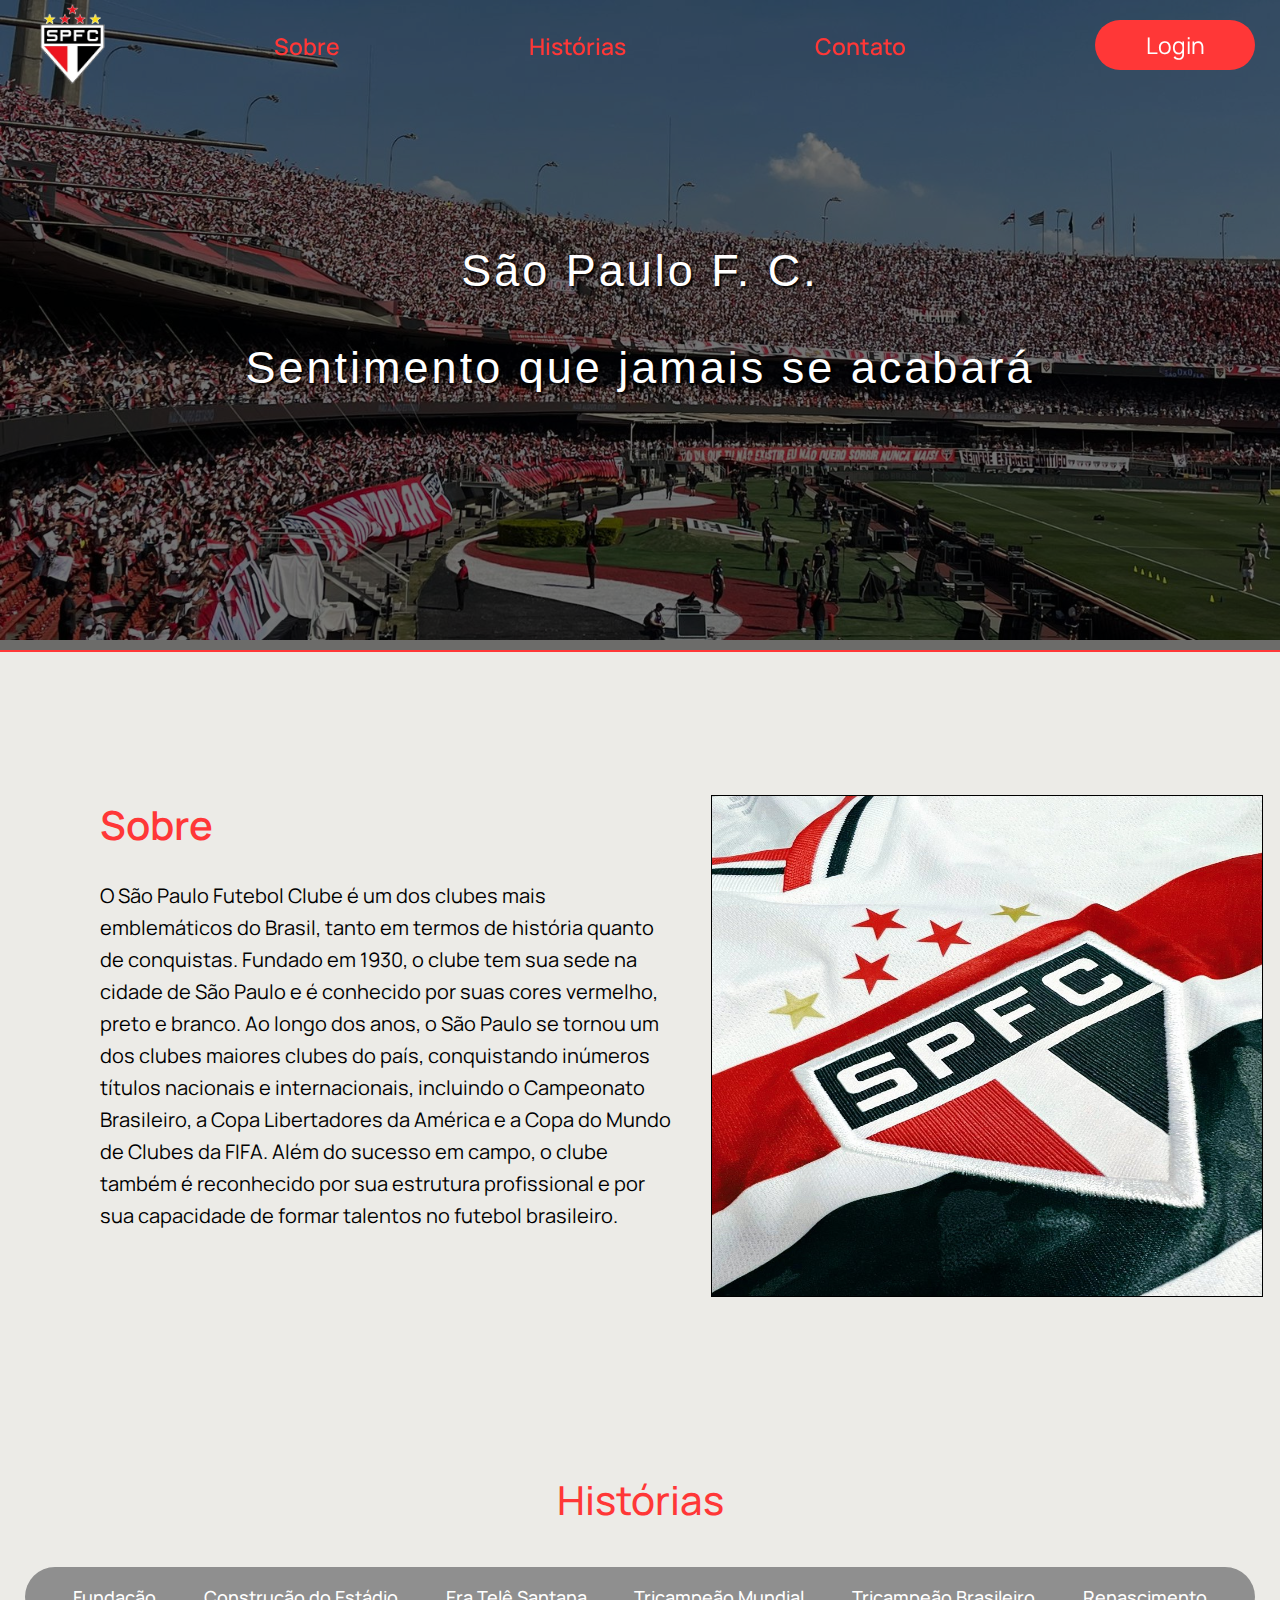
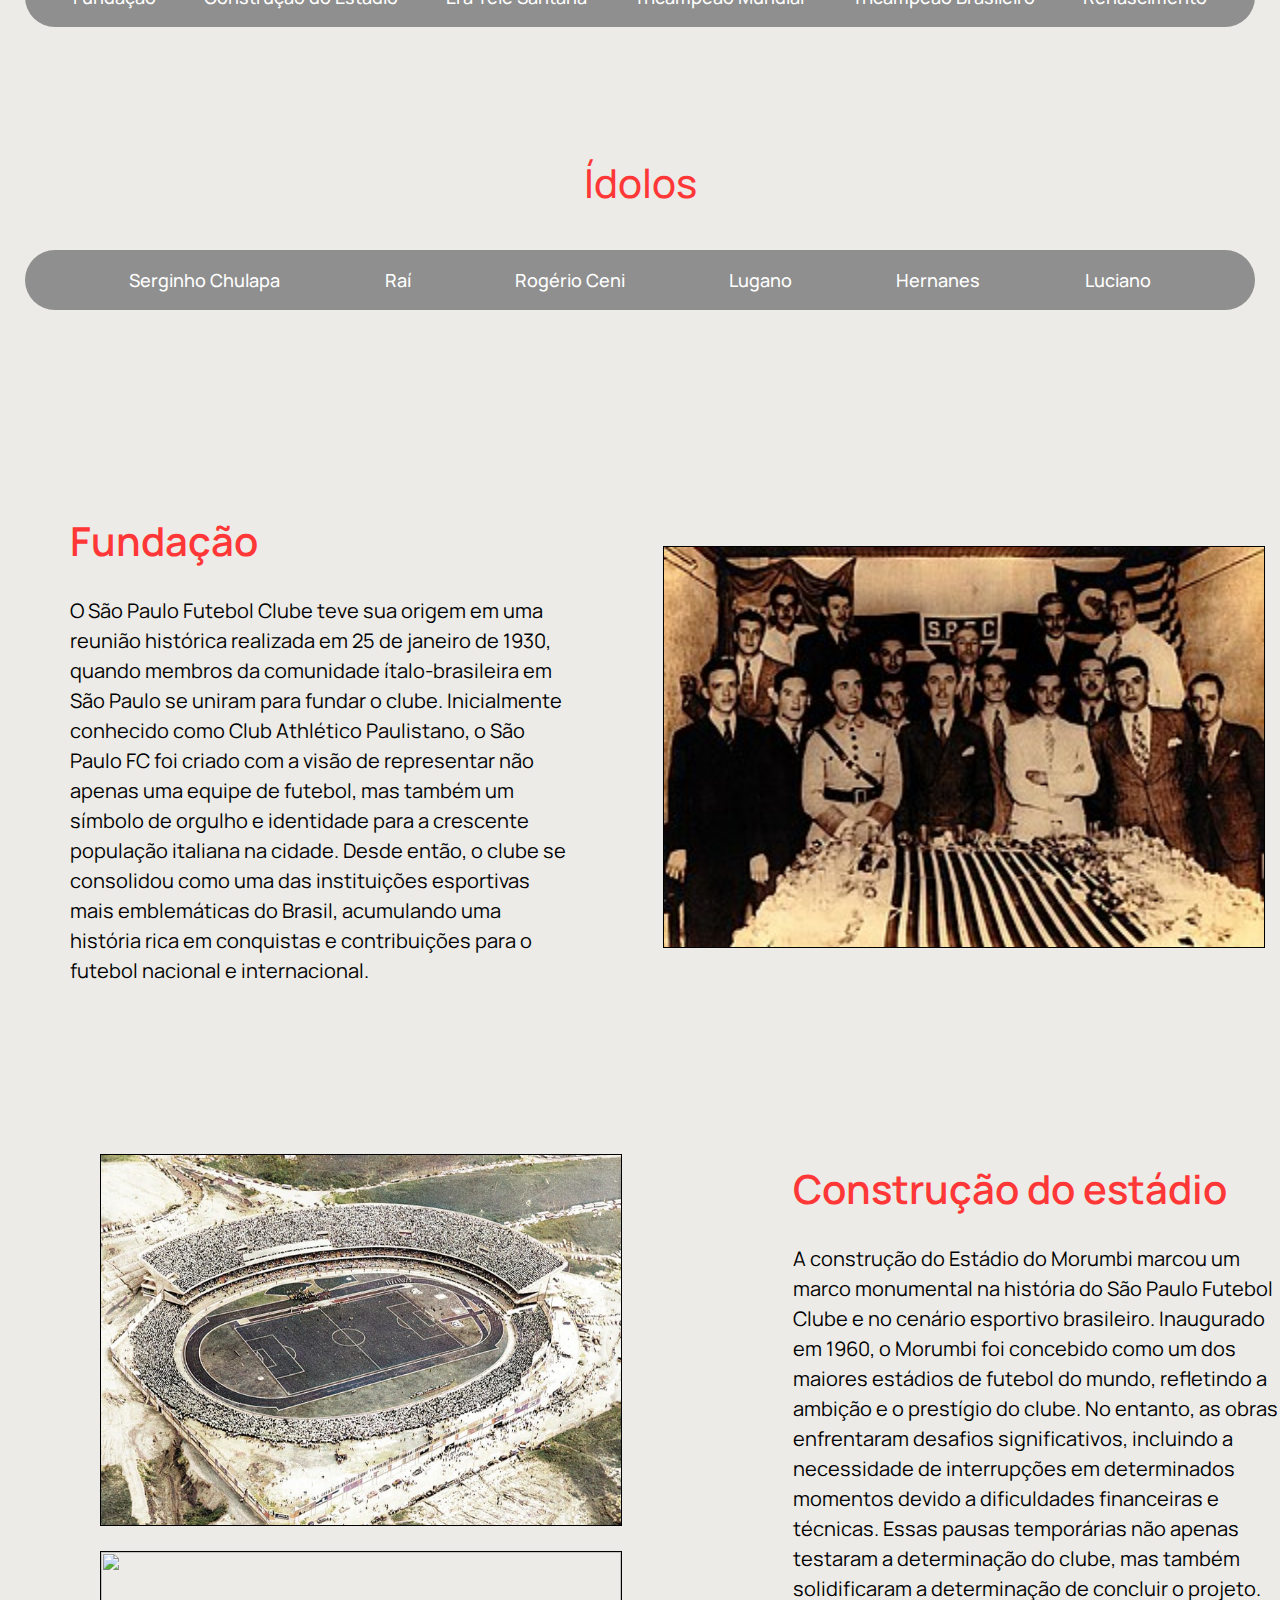
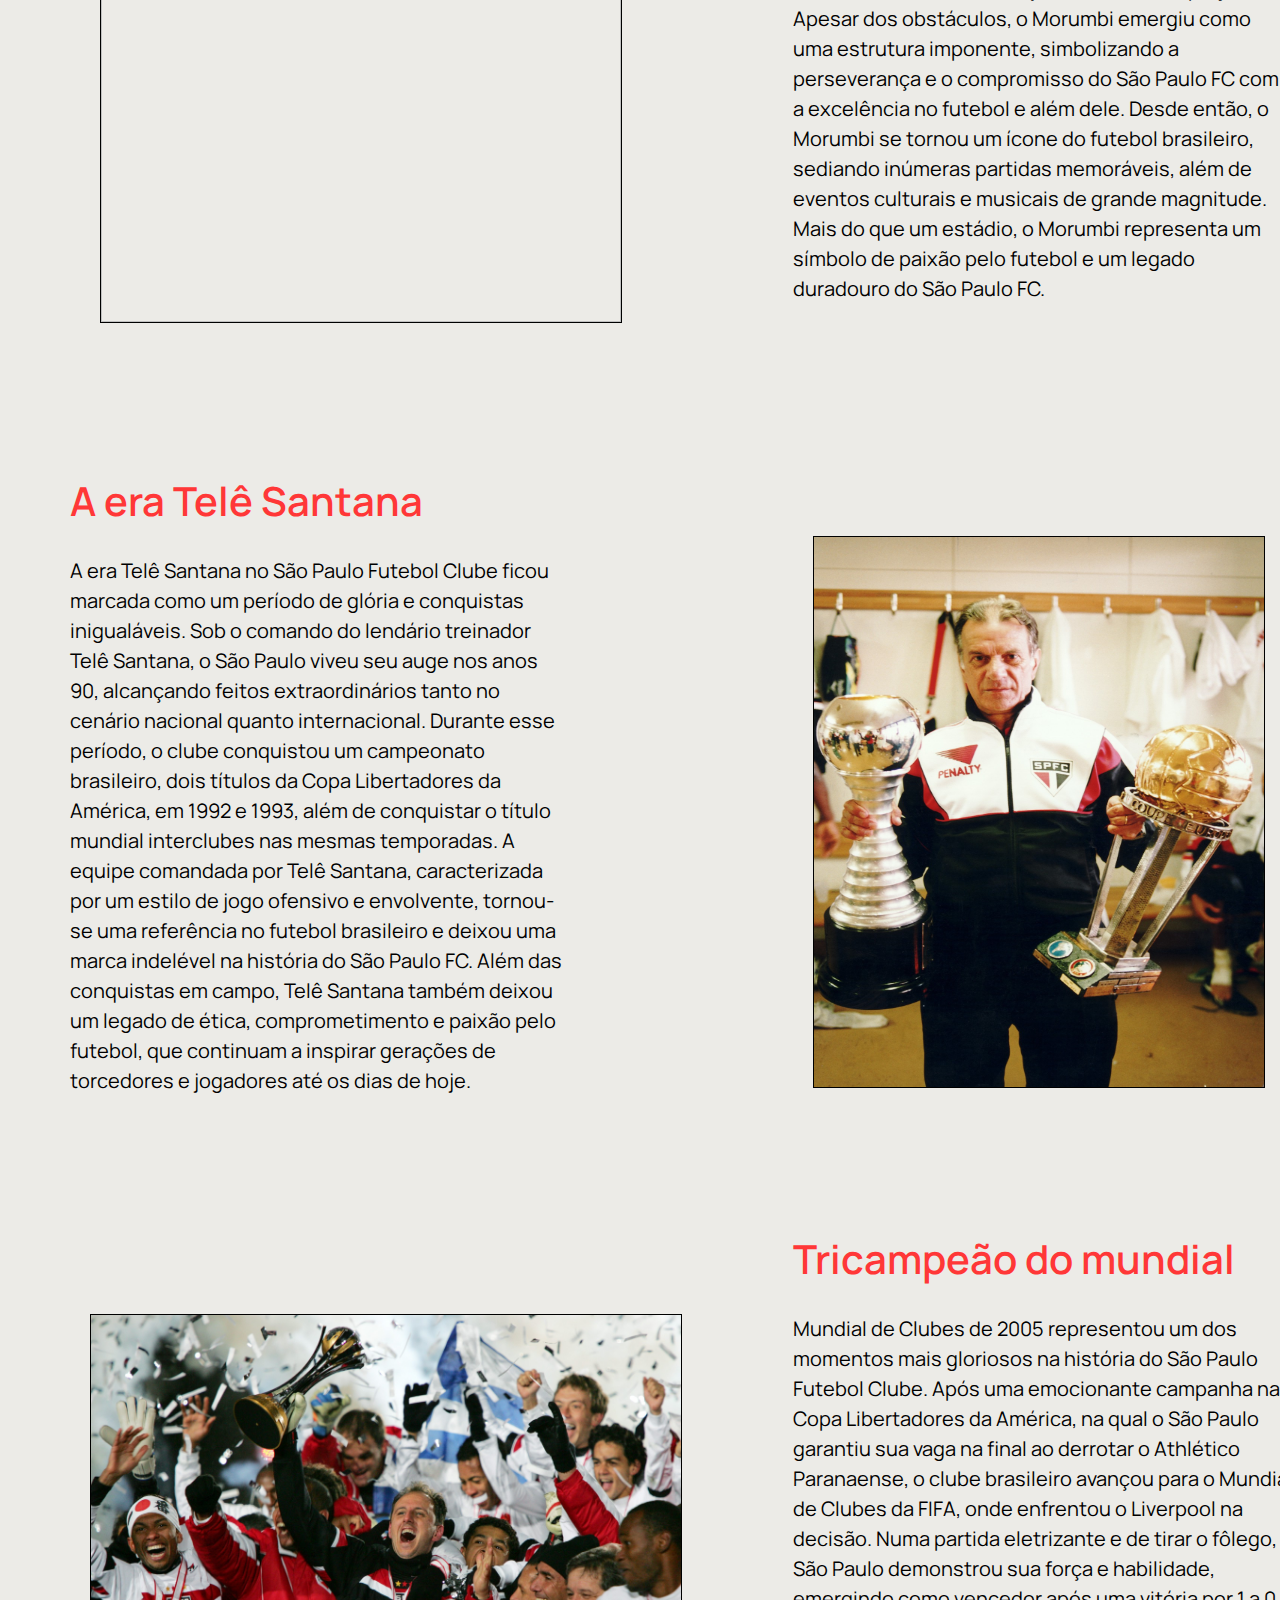
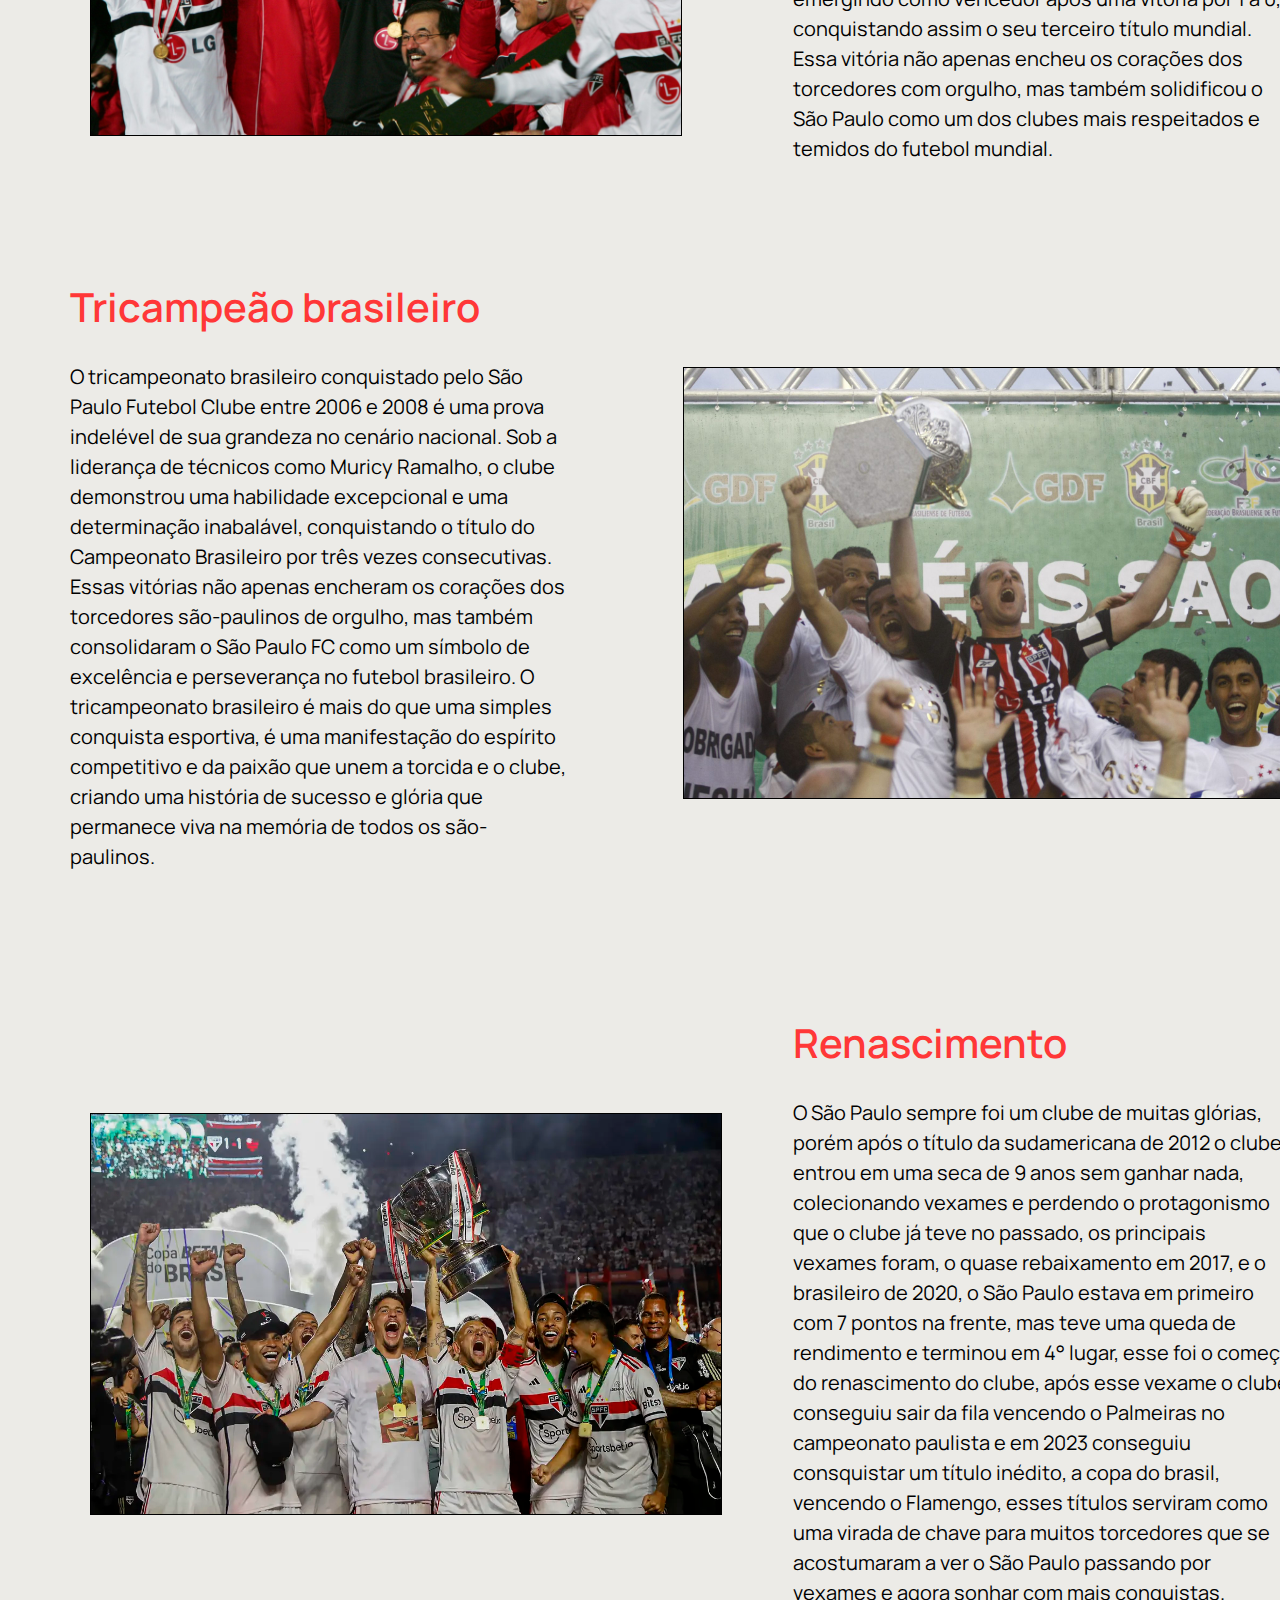
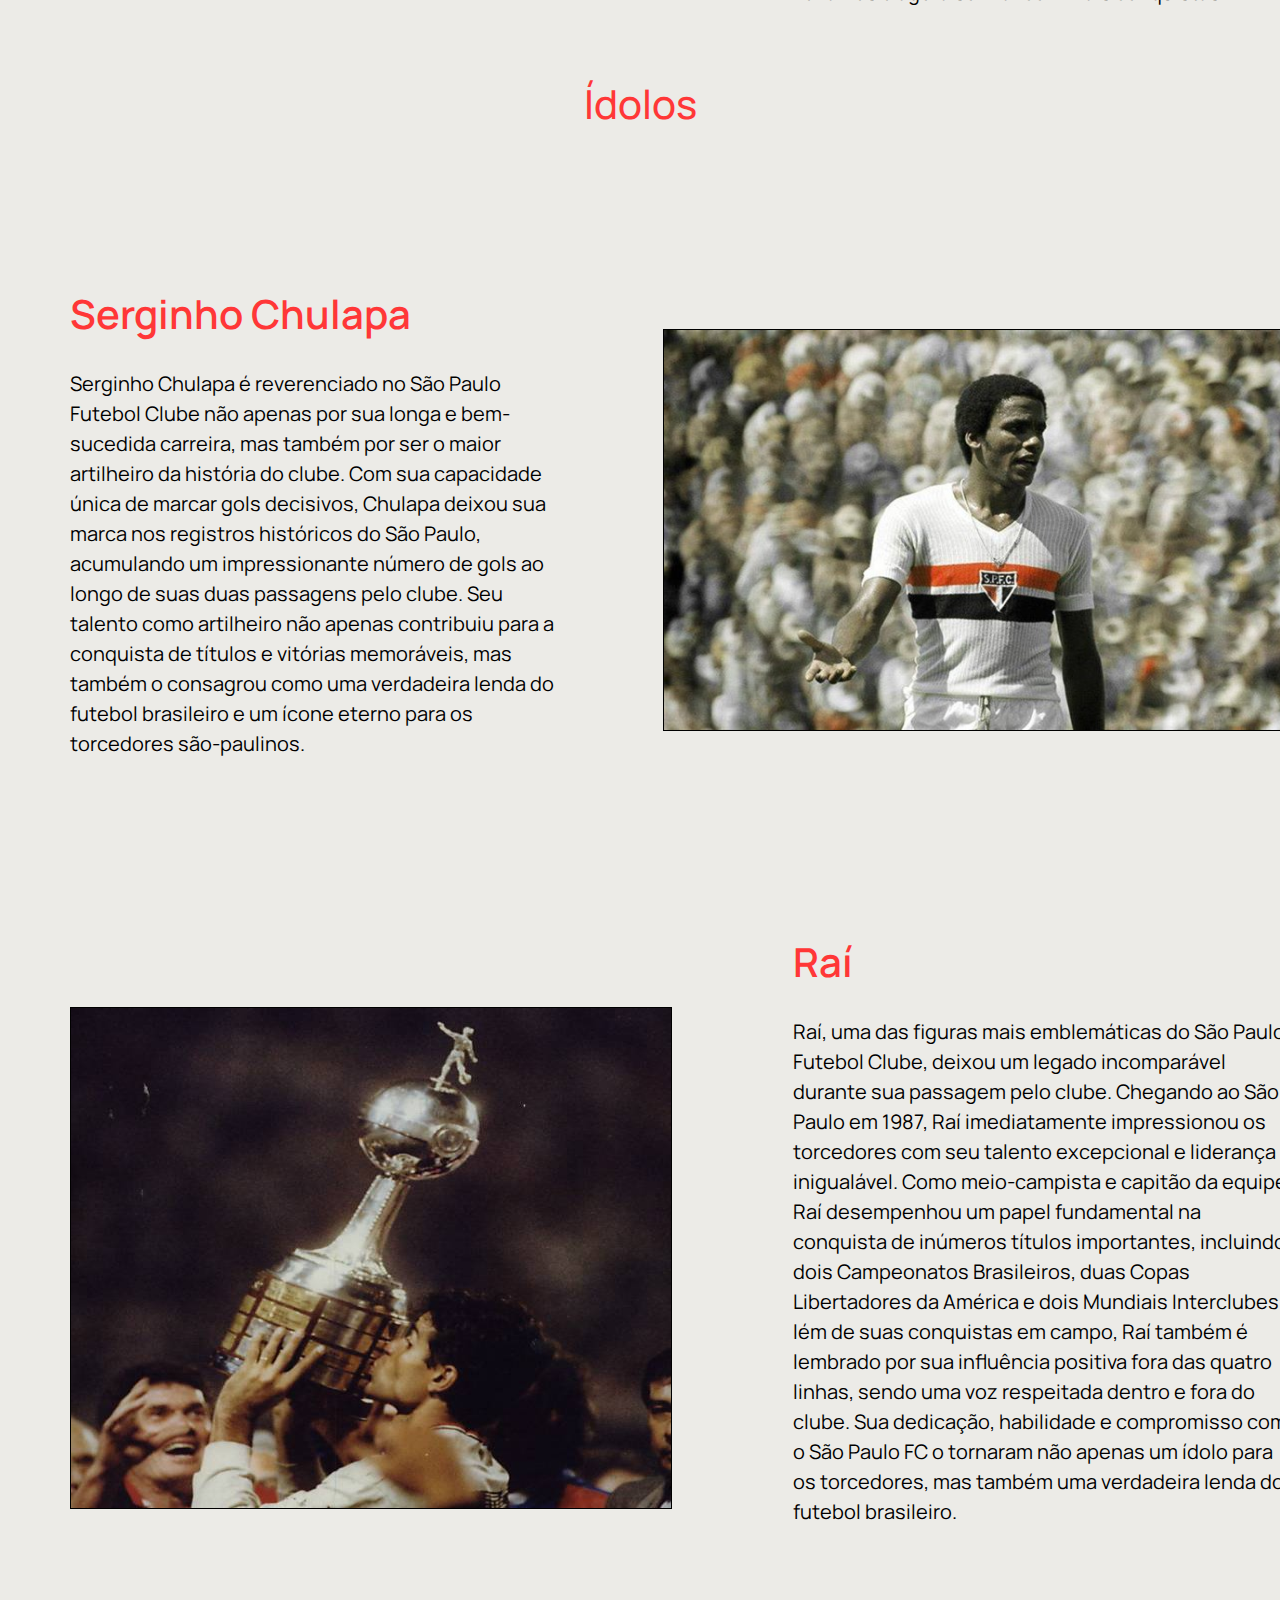
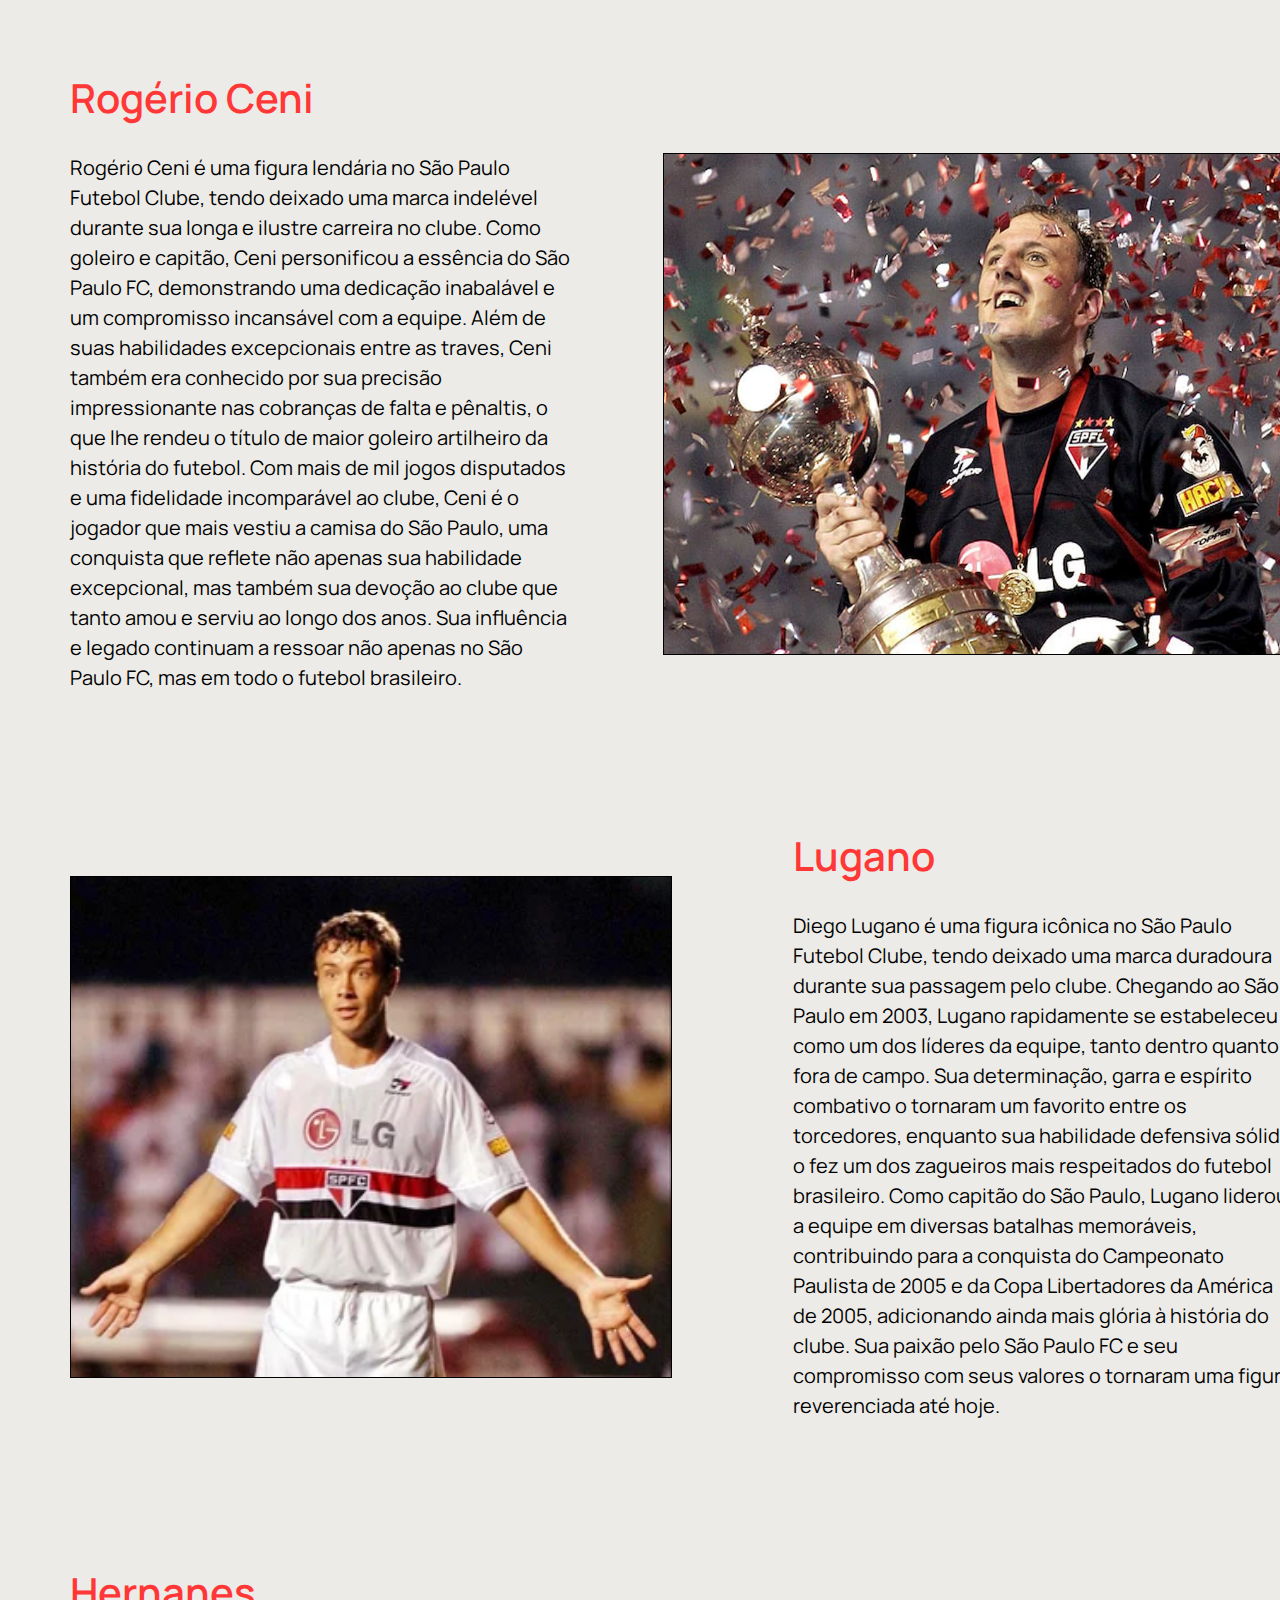
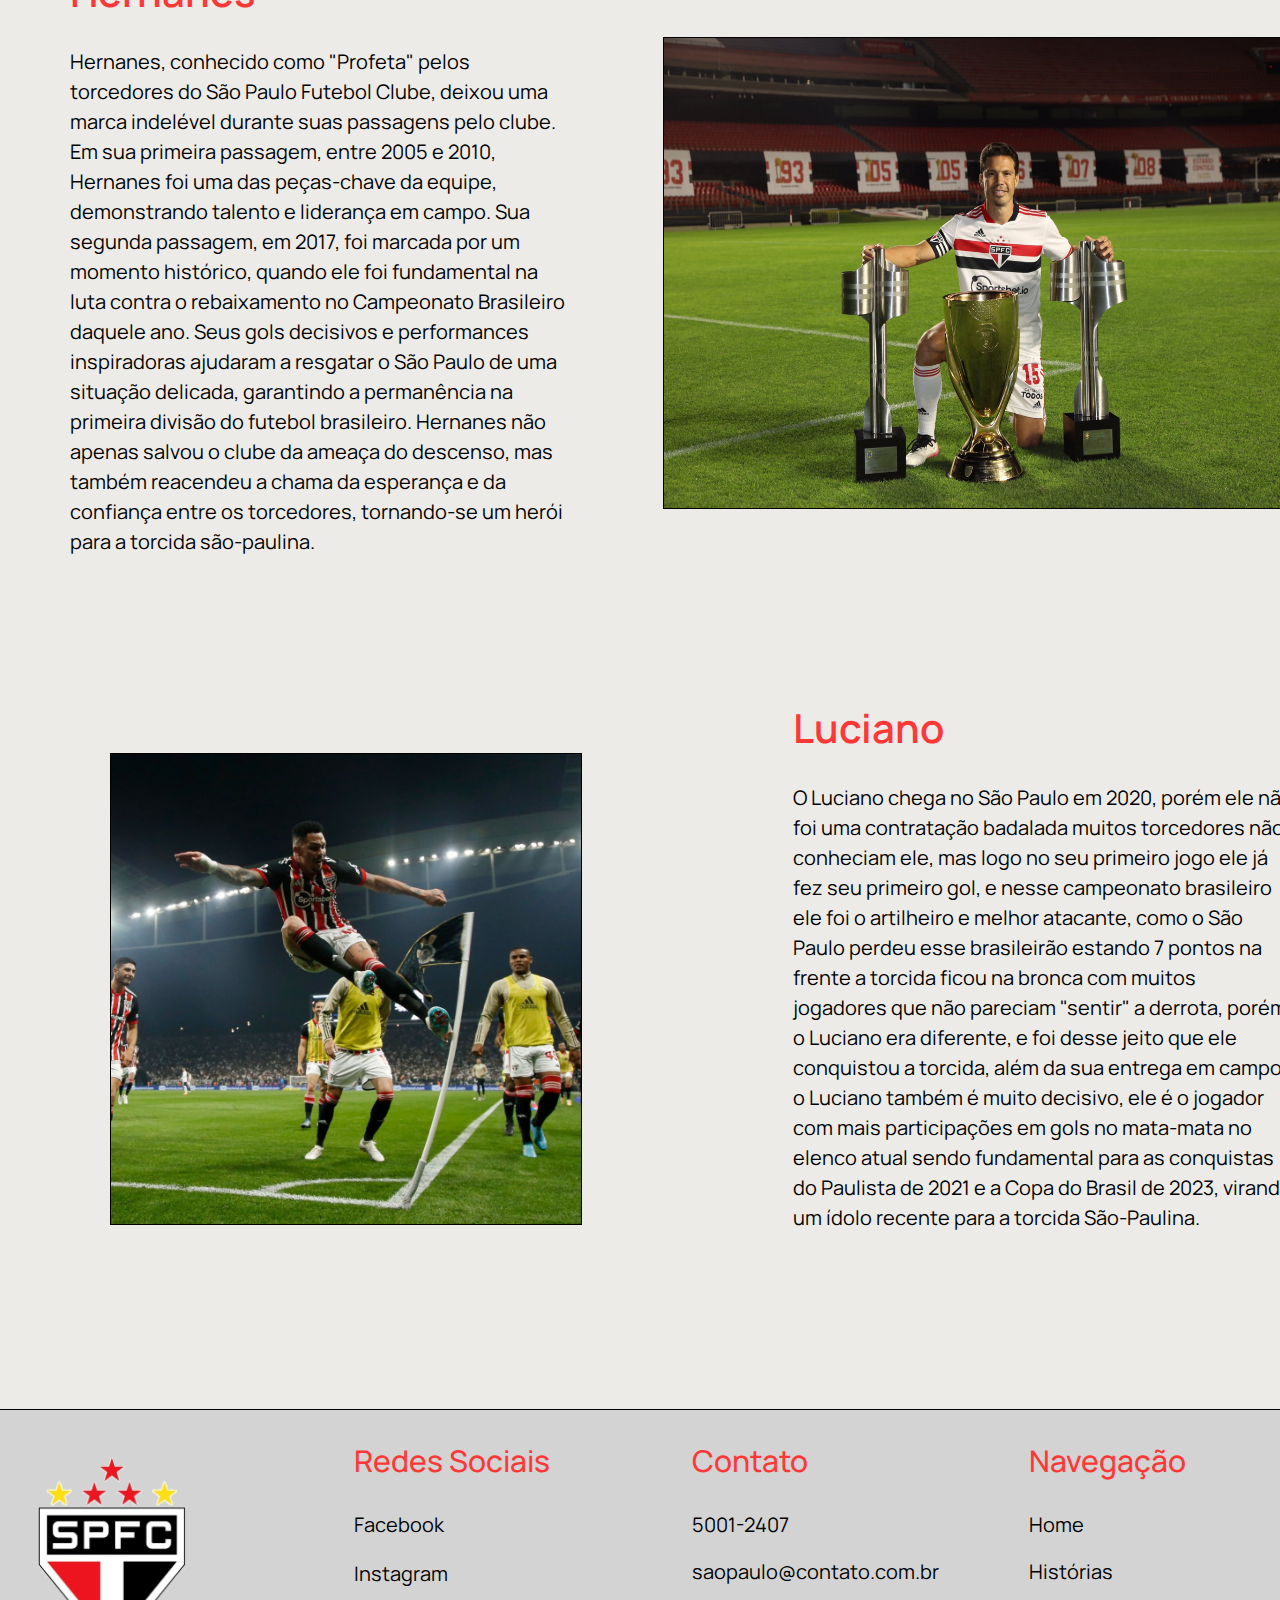
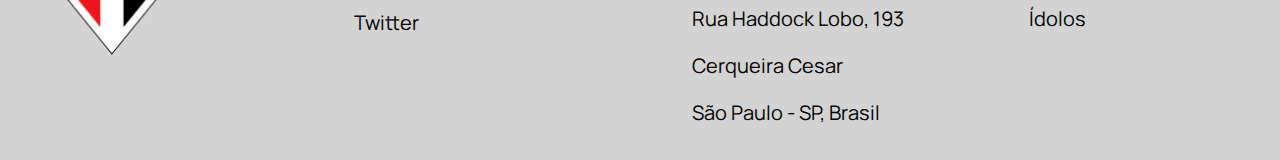
==== commit 03a10e22: "Ajuste Header" ====
--- a/Public/index.html
+++ b/Public/index.html
@@ -429,7 +429,7 @@
     }
 
     let header = document.getElementById('header')
-    let limite = 700
+    let limite = 610
     let corOriginal = true
 
     window.addEventListener('scroll', function() {
--- a/Public/css/style.css
+++ b/Public/css/style.css
@@ -26,7 +26,6 @@
     height: 90px;
     display: flex;
     background-color: transparent;
-    border-bottom:solid #FF3737 0.2px;
     transition: background-color 0.3s ease;
 }
 
@@ -48,6 +47,7 @@
     justify-content: space-evenly;
     margin-top: 30px;
     font-size: 23px;
+    font-weight: 570;
 }
 
 .imagemIndex{
